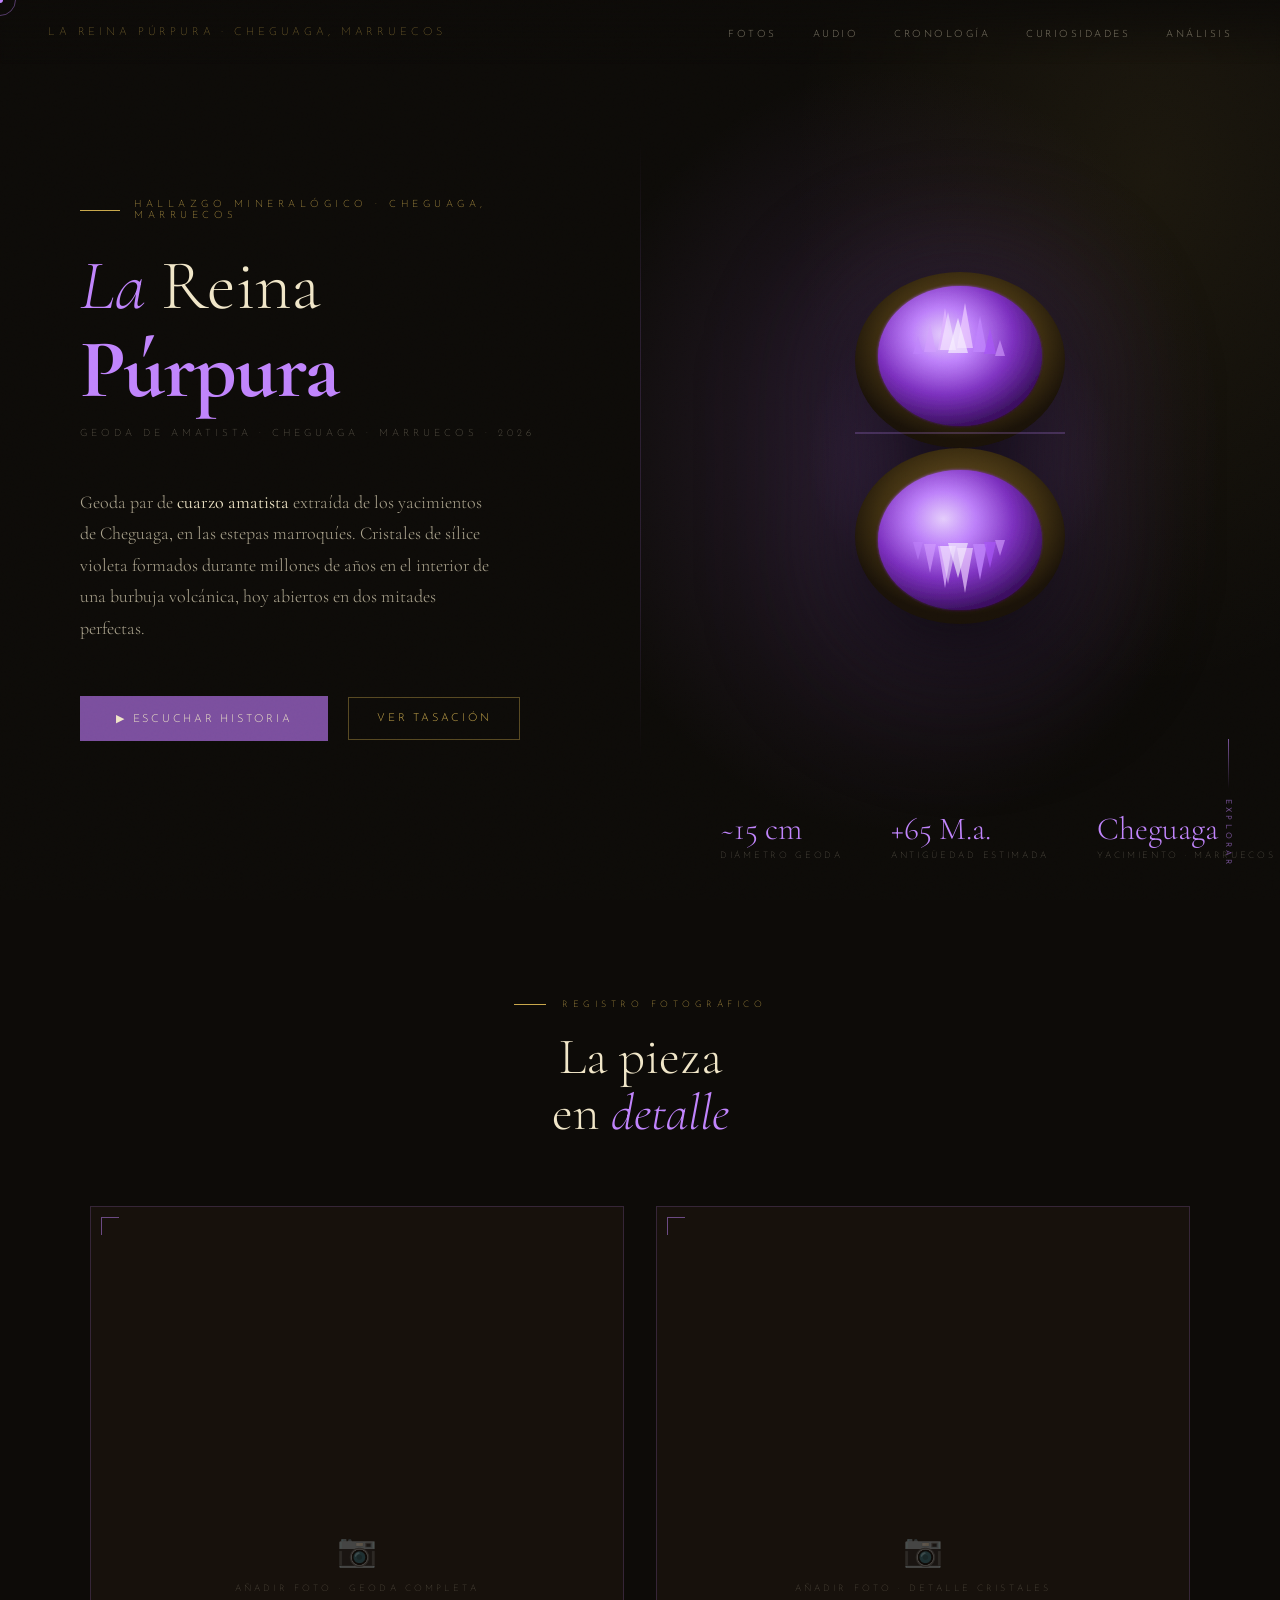
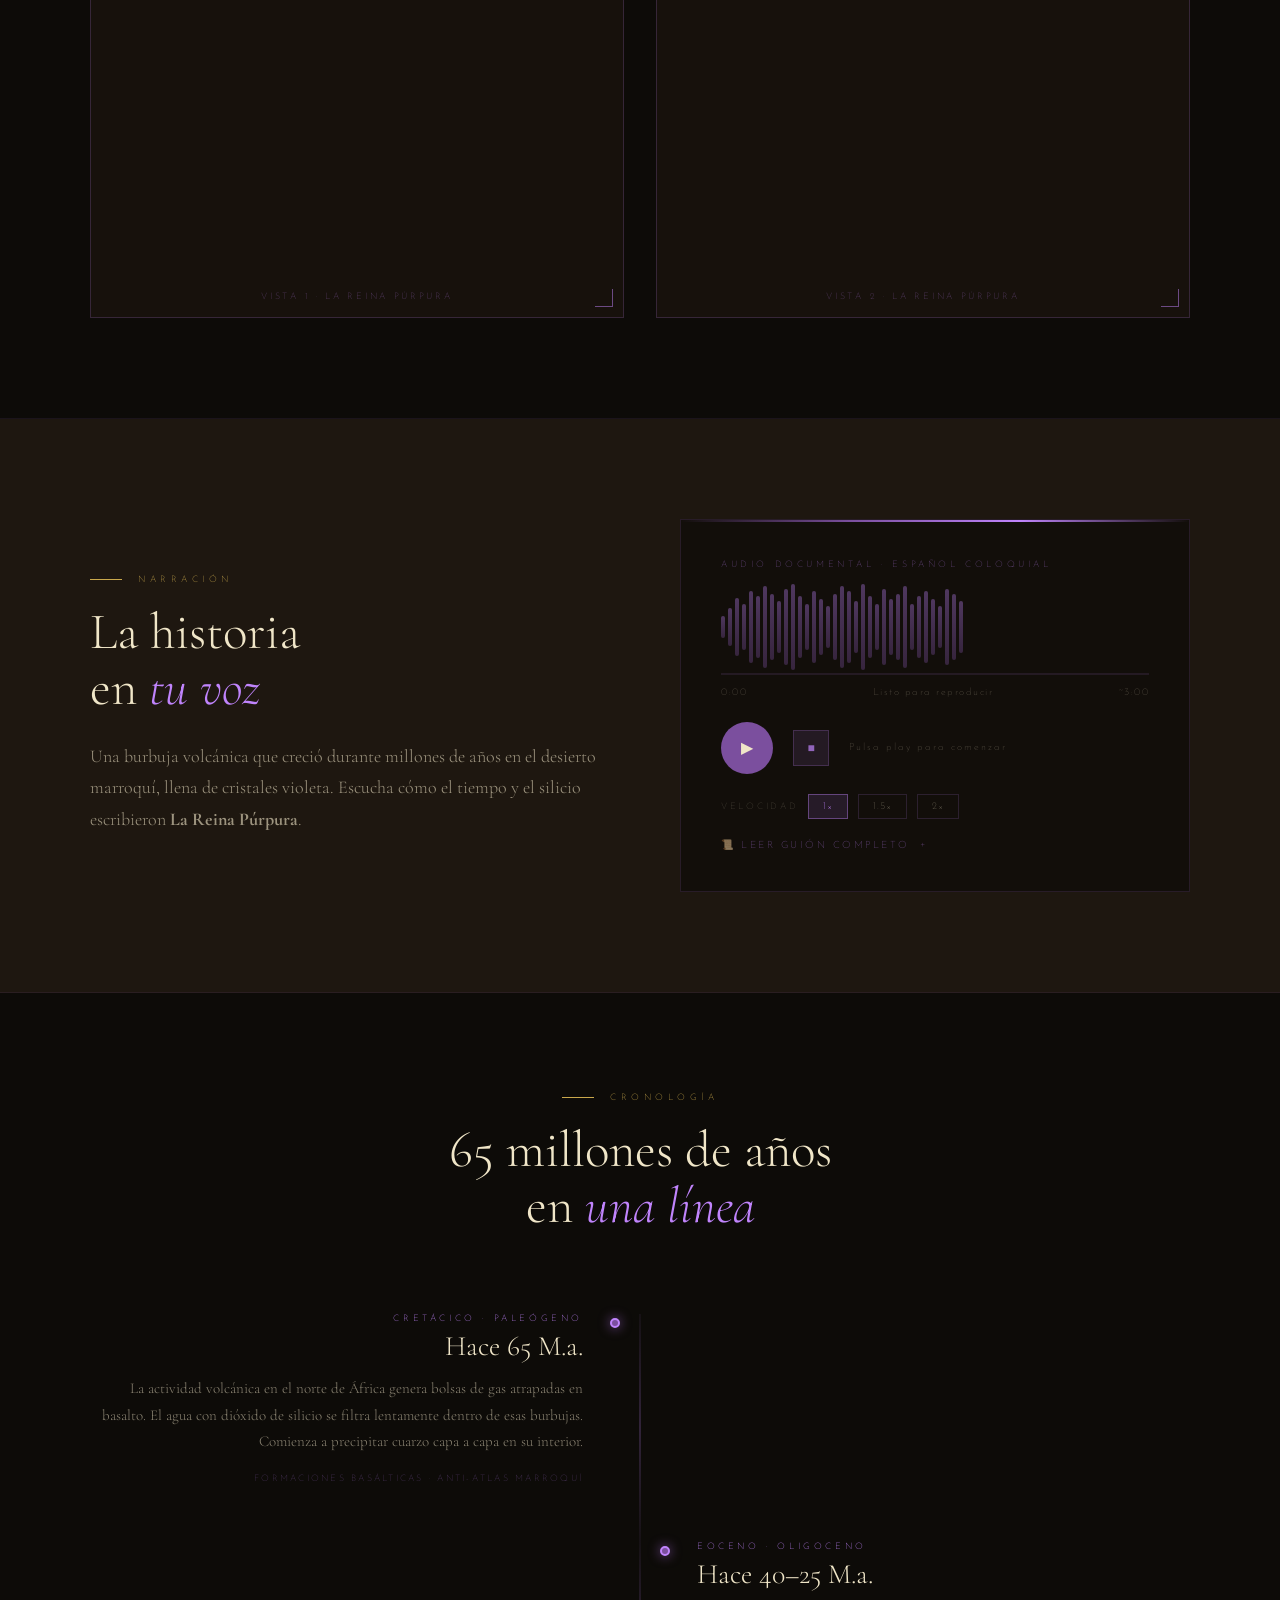
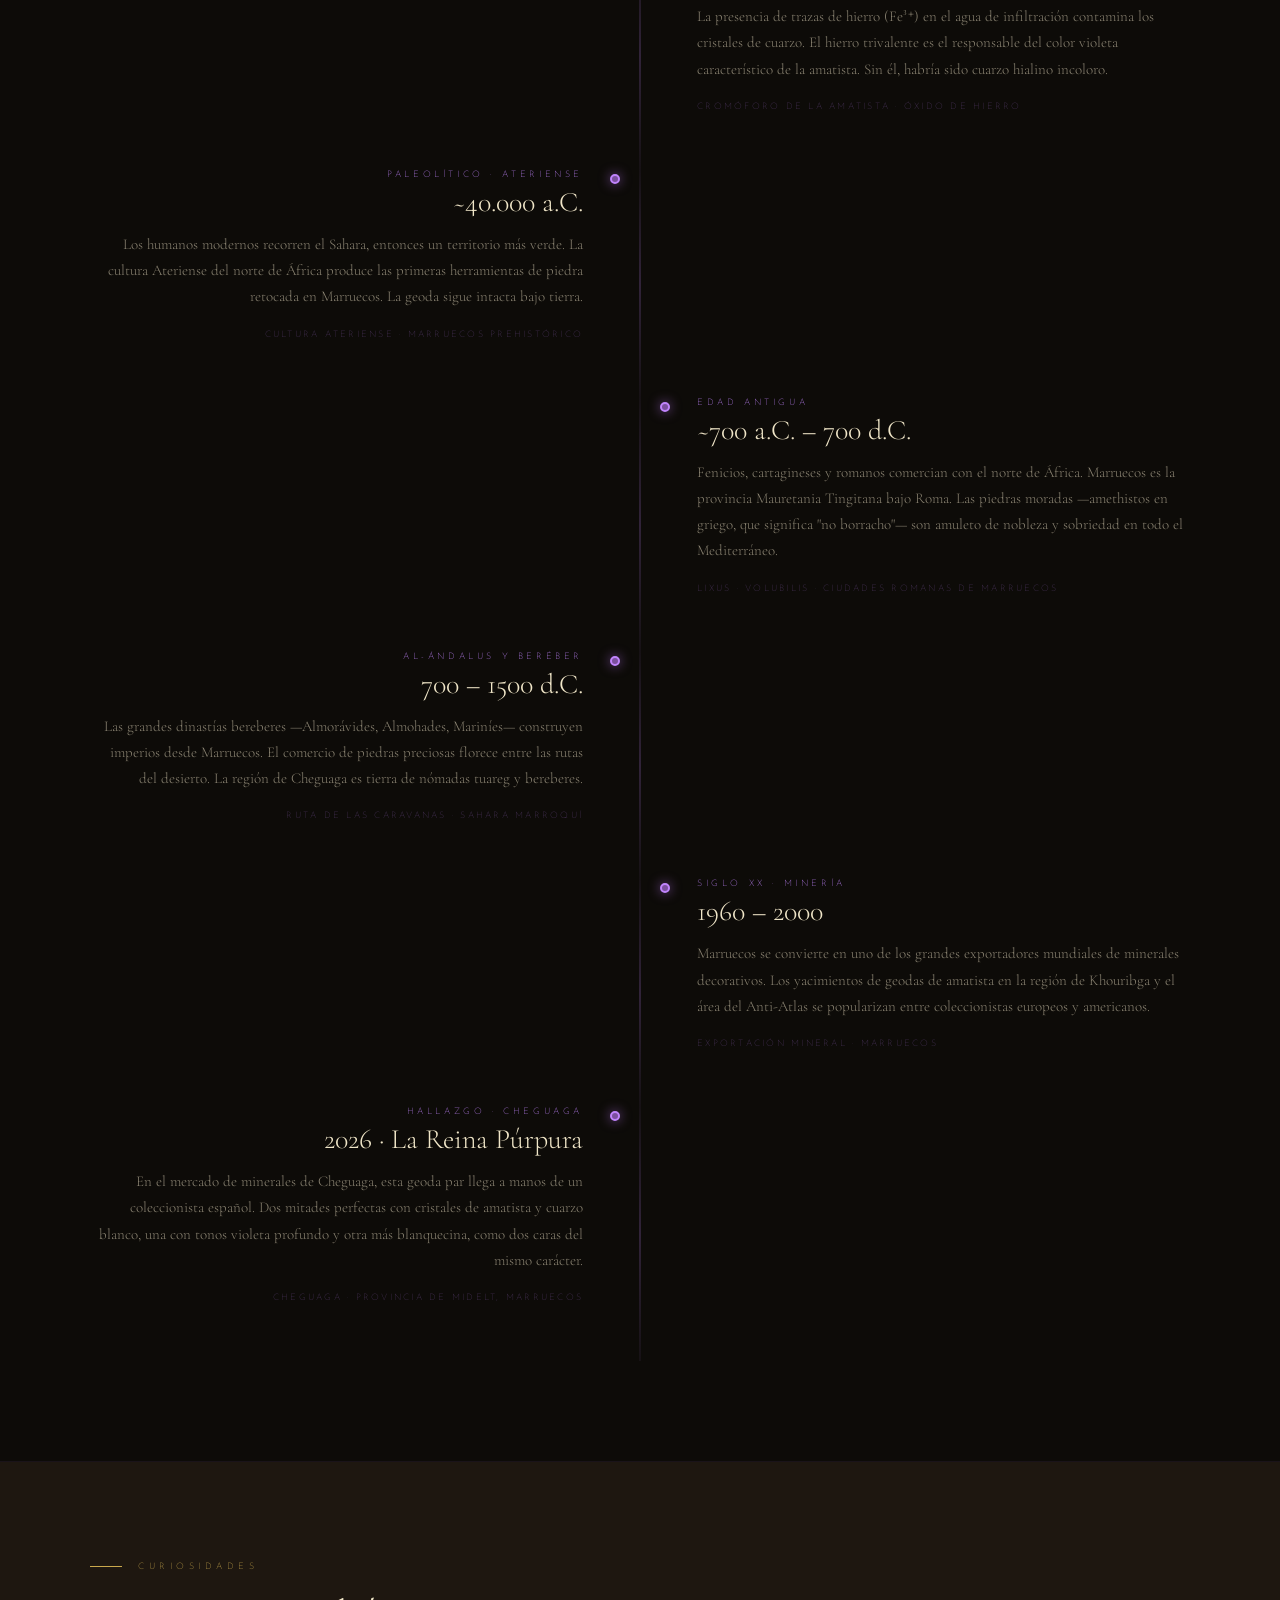
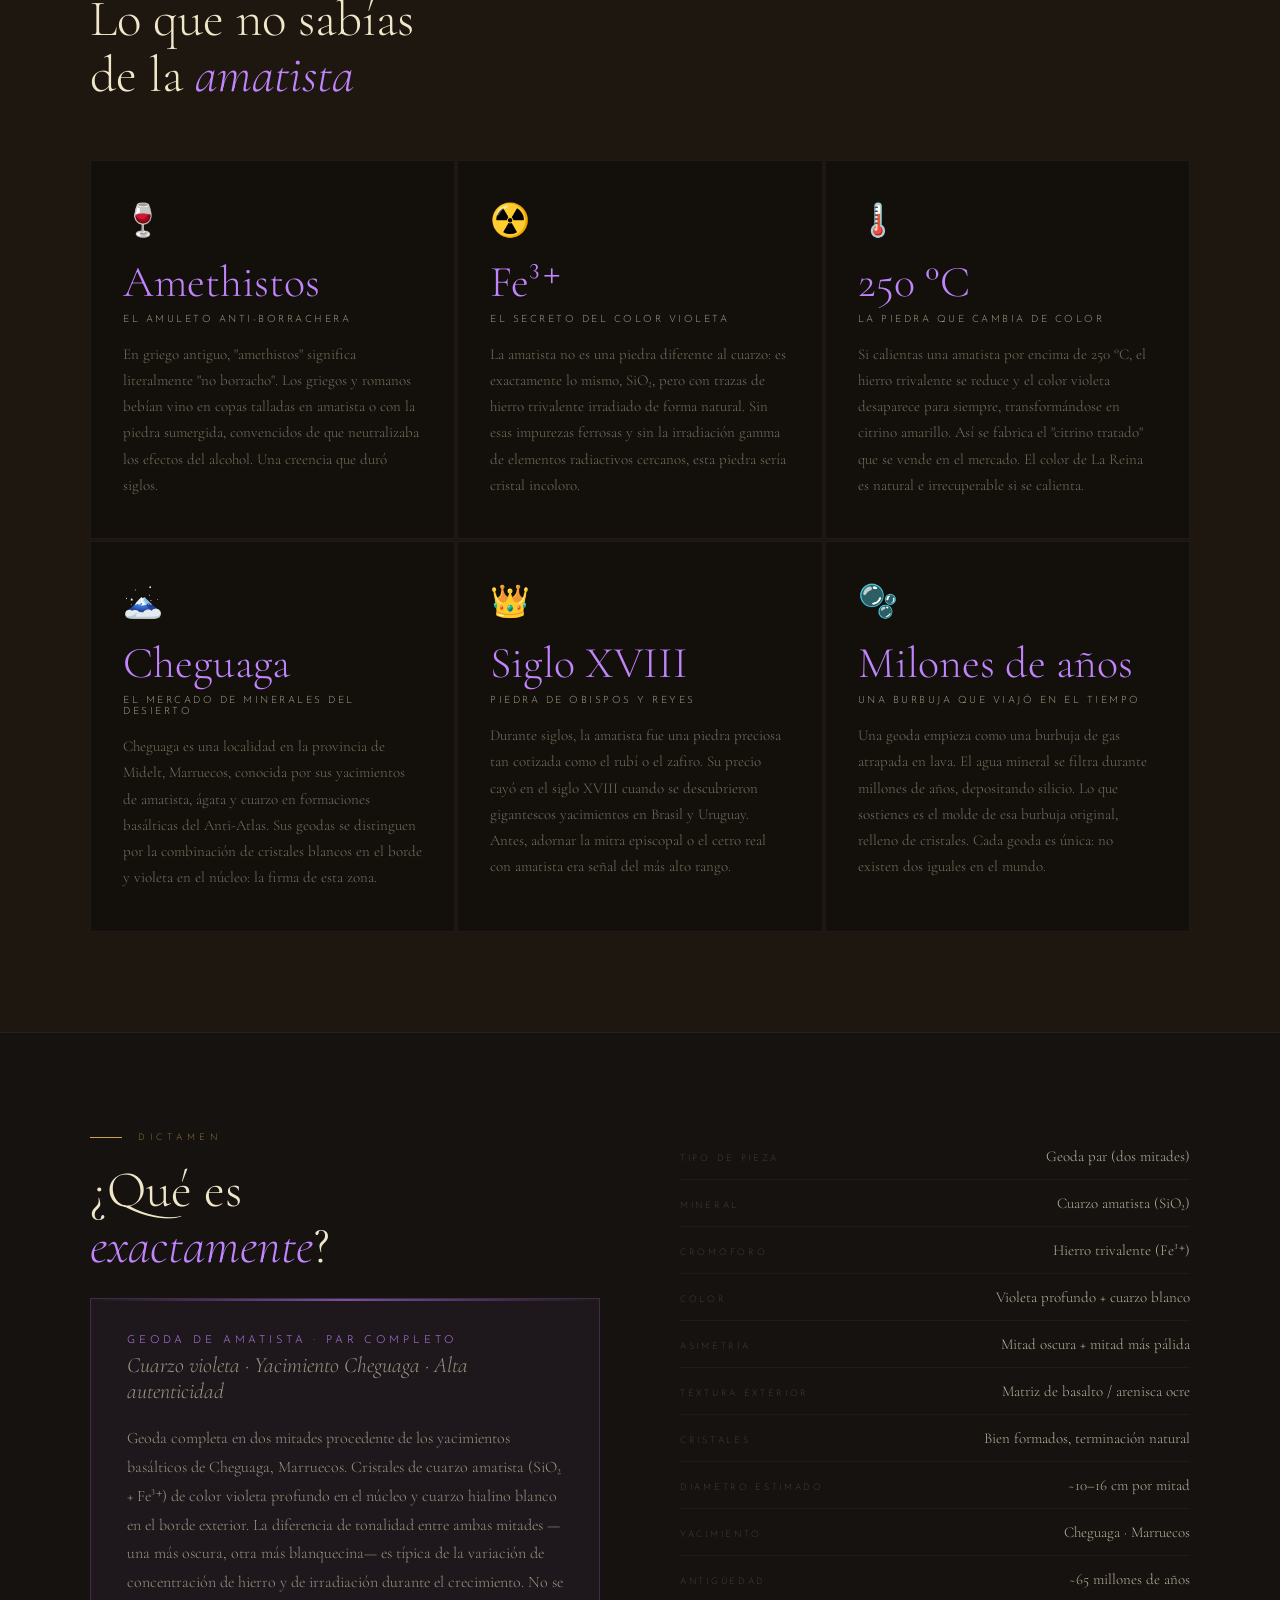
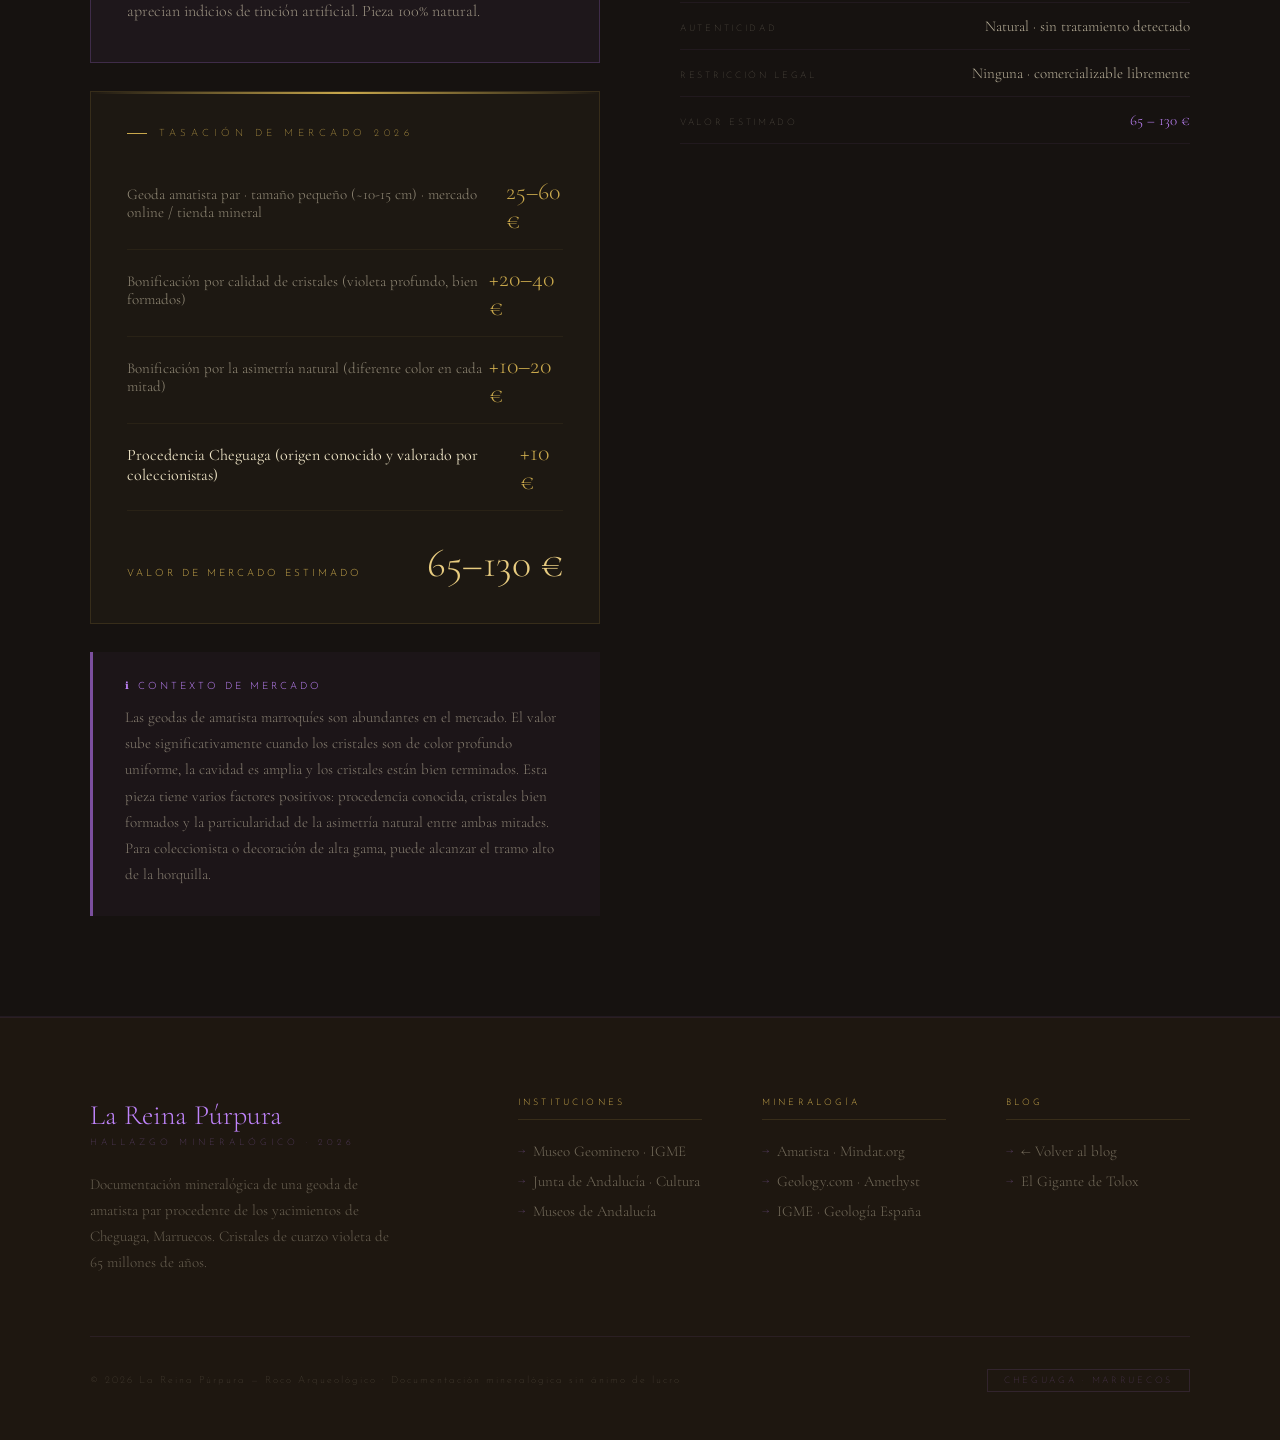
==== la-reina-purpura/index.html @ a2d94e04 "Add La Reina Púrpura to repository" ====
<!DOCTYPE html>
<html lang="es">
<head>
<meta charset="UTF-8">
<meta name="viewport" content="width=device-width, initial-scale=1.0">
<title>La Reina Púrpura · Cheguaga, Marruecos — Geoda de Amatista</title>
<meta name="description" content="Geoda de amatista hallada en Cheguaga, Marruecos. Cristales de cuarzo violeta con más de 65 millones de años de historia volcánica. Documentación mineralógica completa.">
<meta name="keywords" content="geoda amatista Marruecos, Cheguaga mineral, cuarzo violeta, mineralogía, coleccionismo minerales, geoda par, amatista Atlas">
<meta name="author" content="Roco Arqueológico · Coín, Málaga">
<meta property="og:title" content="La Reina Púrpura · Geoda de Amatista · Cheguaga, Marruecos">
<meta property="og:description" content="Geoda de amatista par hallada en Cheguaga, Marruecos. 65 millones de años de historia cristalizada en violeta.">
<meta property="og:type" content="article">
<meta property="og:locale" content="es_ES">
<link rel="preconnect" href="https://fonts.googleapis.com">
<link href="https://fonts.googleapis.com/css2?family=Cormorant+Garamond:ital,wght@0,300;0,400;0,600;0,700;1,300;1,400;1,600&family=Josefin+Sans:wght@100;200;300;400&display=swap" rel="stylesheet">

<script type="application/ld+json">
{
  "@context": "https://schema.org",
  "@type": "Article",
  "name": "La Reina Púrpura",
  "description": "Geoda de amatista par hallada en Cheguaga, Marruecos",
  "about": {
    "@type": "Thing",
    "name": "Geoda de amatista",
    "description": "Espécimen mineralógico de cuarzo amatista en forma de geoda par, procedente de Cheguaga, Marruecos"
  }
}
</script>

<style>
/* ════════════════════════════════════
   VARIABLES — MISMO SISTEMA QUE LANDING PRINCIPAL
════════════════════════════════════ */
:root {
  --gold:       #c9a84c;
  --gold-light: #e8cc80;
  --gold-dim:   #7a5f28;
  --obsidian:   #0d0b08;
  --charcoal:   #161210;
  --earth:      #1e1710;
  --parchment:  #f0e6c8;
  --stone-mid:  #8a7355;
  /* Acento específico de esta pieza: violeta amatista */
  --amethyst:       #7b4f9e;
  --amethyst-light: #c084fc;
  --amethyst-pale:  rgba(192,132,252,.12);
  --amethyst-glow:  rgba(123,79,158,.25);
  --serif: 'Cormorant Garamond', Georgia, serif;
  --sans:  'Josefin Sans', sans-serif;
}

*, *::before, *::after { margin:0; padding:0; box-sizing:border-box; }
html { scroll-behavior:smooth; }
body { background:var(--obsidian); color:var(--parchment); font-family:var(--serif); overflow-x:hidden; cursor:default; }

/* Grain */
body::after {
  content:''; position:fixed; inset:0; pointer-events:none; z-index:1000; mix-blend-mode:overlay;
  background-image:url("data:image/svg+xml,%3Csvg viewBox='0 0 512 512' xmlns='http://www.w3.org/2000/svg'%3E%3Cfilter id='n'%3E%3CfeTurbulence type='fractalNoise' baseFrequency='0.75' numOctaves='4' stitchTiles='stitch'/%3E%3C/filter%3E%3Crect width='100%25' height='100%25' filter='url(%23n)' opacity='0.035'/%3E%3C/svg%3E");
}

/* ── Cursor ── */
.cursor-dot { width:6px; height:6px; background:var(--amethyst-light); border-radius:50%; position:fixed; pointer-events:none; z-index:9999; transform:translate(-50%,-50%); }
.cursor-ring { width:32px; height:32px; border:1px solid rgba(192,132,252,.4); border-radius:50%; position:fixed; pointer-events:none; z-index:9998; transform:translate(-50%,-50%); transition:all .12s ease-out; }

/* ── Nav ── */
nav { position:fixed; top:0; left:0; right:0; z-index:900; display:flex; align-items:center; justify-content:space-between; padding:22px 48px; background:linear-gradient(to bottom,rgba(13,11,8,.95),transparent); backdrop-filter:blur(2px); }
.nav-brand { font-family:var(--sans); font-weight:100; font-size:11px; letter-spacing:.35em; text-transform:uppercase; color:var(--gold); }
.nav-links { display:flex; gap:36px; list-style:none; }
.nav-links a { font-family:var(--sans); font-size:10px; font-weight:300; letter-spacing:.25em; text-transform:uppercase; color:rgba(240,230,200,.5); text-decoration:none; transition:color .3s; }
.nav-links a:hover { color:var(--amethyst-light); }

/* ── HERO ── */
.hero { min-height:100vh; display:grid; grid-template-columns:1fr 1fr; position:relative; overflow:hidden; }
.hero-left { display:flex; flex-direction:column; justify-content:center; padding:120px 60px 80px 80px; position:relative; z-index:2; }
.hero-eyebrow { font-family:var(--sans); font-size:10px; font-weight:200; letter-spacing:.45em; text-transform:uppercase; color:var(--gold); margin-bottom:28px; display:flex; align-items:center; gap:14px; opacity:0; animation:fadeUp 1s .2s forwards; }
.hero-eyebrow::before { content:''; width:40px; height:1px; background:var(--gold); flex-shrink:0; }
.hero-title { font-family:var(--serif); font-weight:300; font-size:clamp(52px,5.5vw,82px); line-height:1.05; margin-bottom:10px; opacity:0; animation:fadeUp 1s .4s forwards; }
.hero-title .accent { font-style:italic; color:var(--amethyst-light); }
.hero-name { font-family:var(--serif); font-weight:700; font-size:clamp(56px,6.5vw,100px); line-height:.9; color:var(--amethyst-light); letter-spacing:-.02em; opacity:0; animation:fadeUp 1s .55s forwards; }
.hero-subtitle-line { font-family:var(--sans); font-size:10px; font-weight:200; letter-spacing:.4em; text-transform:uppercase; color:rgba(240,230,200,.4); margin-top:20px; margin-bottom:48px; opacity:0; animation:fadeUp 1s .7s forwards; }
.hero-desc { font-size:18px; font-weight:300; line-height:1.75; color:rgba(240,230,200,.7); max-width:420px; margin-bottom:52px; opacity:0; animation:fadeUp 1s .85s forwards; }
.hero-desc strong { color:var(--parchment); font-weight:400; }
.hero-cta-row { display:flex; gap:20px; align-items:center; opacity:0; animation:fadeUp 1s 1s forwards; }

.btn-primary { font-family:var(--sans); font-size:11px; font-weight:300; letter-spacing:.25em; text-transform:uppercase; padding:16px 36px; background:var(--amethyst); color:var(--parchment); border:none; cursor:pointer; text-decoration:none; display:inline-block; transition:all .3s; position:relative; overflow:hidden; }
.btn-primary::after { content:''; position:absolute; inset:0; background:var(--amethyst-light); transform:translateX(-100%); transition:transform .4s ease; }
.btn-primary:hover::after { transform:translateX(0); }
.btn-primary:hover { color:var(--obsidian); }
.btn-primary span { position:relative; z-index:1; }
.btn-ghost { font-family:var(--sans); font-size:11px; font-weight:300; letter-spacing:.25em; text-transform:uppercase; padding:15px 28px; background:transparent; color:var(--gold); border:1px solid rgba(201,168,76,.4); cursor:pointer; text-decoration:none; display:inline-block; transition:all .3s; }
.btn-ghost:hover { border-color:var(--gold); background:rgba(201,168,76,.08); }

/* Geoda SVG decorativa */
.hero-right { position:relative; display:flex; align-items:center; justify-content:center; overflow:hidden; }
.hero-bg-gradient { position:absolute; inset:0; background:radial-gradient(ellipse at 40% 50%, var(--amethyst-glow) 0%, transparent 60%), radial-gradient(ellipse at 80% 20%, rgba(201,168,76,.08) 0%, transparent 50%); }
.geoda-container { position:relative; z-index:2; opacity:0; animation:stoneReveal 1.8s .6s forwards; }
@keyframes stoneReveal { from{opacity:0;transform:translateY(30px) scale(.95)} to{opacity:1;transform:translateY(0) scale(1)} }
.geoda-glow { position:absolute; width:340px; height:340px; background:radial-gradient(circle, rgba(123,79,158,.35) 0%, transparent 65%); top:50%; left:50%; transform:translate(-50%,-50%); animation:glowPulse 5s ease-in-out infinite; }
@keyframes glowPulse { 0%,100%{transform:translate(-50%,-50%) scale(1);opacity:.5} 50%{transform:translate(-50%,-50%) scale(1.2);opacity:1} }
.geoda-svg { width:300px; height:360px; filter:drop-shadow(0 30px 60px rgba(0,0,0,.9)) drop-shadow(0 0 50px rgba(123,79,158,.3)); animation:float 7s ease-in-out infinite; }
@keyframes float { 0%,100%{transform:translateY(0)} 50%{transform:translateY(-14px)} }
.hero-data-bar { position:absolute; bottom:40px; left:80px; right:0; display:flex; gap:48px; opacity:0; animation:fadeUp 1s 1.3s forwards; }
.data-value { font-family:var(--serif); font-size:32px; font-weight:300; color:var(--amethyst-light); line-height:1; }
.data-label { font-family:var(--sans); font-size:9px; font-weight:200; letter-spacing:.3em; text-transform:uppercase; color:rgba(240,230,200,.35); margin-top:6px; }
.hero-divider { position:absolute; top:15%; bottom:15%; left:50%; width:1px; background:linear-gradient(to bottom,transparent,rgba(192,132,252,.15) 30%,rgba(192,132,252,.15) 70%,transparent); }
.scroll-hint { position:absolute; bottom:32px; right:48px; display:flex; flex-direction:column; align-items:center; gap:10px; opacity:0; animation:fadeUp 1s 1.6s forwards; }
.scroll-line { width:1px; height:50px; background:linear-gradient(to bottom,rgba(192,132,252,.6),transparent); animation:scrollLine 2s ease-in-out infinite; }
@keyframes scrollLine { 0%{transform:scaleY(0);transform-origin:top} 50%{transform:scaleY(1);transform-origin:top} 51%{transform:scaleY(1);transform-origin:bottom} 100%{transform:scaleY(0);transform-origin:bottom} }
.scroll-text { font-family:var(--sans); font-size:8px; letter-spacing:.4em; text-transform:uppercase; color:rgba(192,132,252,.5); writing-mode:vertical-rl; }

/* ── Commons ── */
.section-label { font-family:var(--sans); font-size:9px; font-weight:200; letter-spacing:.5em; text-transform:uppercase; color:var(--gold); display:flex; align-items:center; gap:16px; margin-bottom:20px; }
.section-label::before { content:''; width:32px; height:1px; background:var(--gold); flex-shrink:0; }
.section-heading { font-family:var(--serif); font-weight:300; font-size:clamp(34px,4vw,58px); line-height:1.1; margin-bottom:24px; }
.section-heading em { font-style:italic; color:var(--amethyst-light); }
.reveal { opacity:0; transform:translateY(30px); transition:opacity .9s ease,transform .9s ease; }
.reveal.visible { opacity:1; transform:translateY(0); }
.reveal-delay-1 { transition-delay:.15s; }
.reveal-delay-2 { transition-delay:.3s; }
.reveal-delay-3 { transition-delay:.45s; }
@keyframes fadeUp { from{opacity:0;transform:translateY(24px)} to{opacity:1;transform:translateY(0)} }

/* ── FOTOS ── */
.photo-section { padding:100px 80px; background:var(--obsidian); border-bottom:1px solid rgba(192,132,252,.08); }
.photo-inner { max-width:1100px; margin:0 auto; }
.photo-header { text-align:center; margin-bottom:64px; }
.photo-grid { display:grid; grid-template-columns:1fr 1fr; gap:32px; }
.photo-frame { position:relative; aspect-ratio:3/4; background:rgba(30,23,16,.6); border:1px solid rgba(192,132,252,.18); overflow:hidden; cursor:pointer; transition:border-color .3s,box-shadow .3s; }
.photo-frame:hover { border-color:rgba(192,132,252,.5); box-shadow:0 0 40px rgba(123,79,158,.12); }
.photo-frame::before,.photo-frame::after { content:''; position:absolute; width:18px; height:18px; border-color:var(--amethyst-light); border-style:solid; opacity:.5; z-index:2; pointer-events:none; }
.photo-frame::before { top:10px; left:10px; border-width:1px 0 0 1px; }
.photo-frame::after  { bottom:10px; right:10px; border-width:0 1px 1px 0; }
.photo-upload-input { position:absolute; inset:0; width:100%; height:100%; opacity:0; cursor:pointer; z-index:3; }
.photo-loaded { position:absolute; inset:0; width:100%; height:100%; object-fit:cover; display:none; z-index:1; }
.photo-remove-btn { position:absolute; top:12px; right:12px; width:28px; height:28px; background:rgba(13,11,8,.85); border:1px solid rgba(192,132,252,.3); color:var(--amethyst-light); font-size:16px; line-height:1; cursor:pointer; z-index:4; display:none; transition:all .2s; }
.photo-remove-btn:hover { background:rgba(123,79,158,.3); }
.photo-frame-inner { position:absolute; inset:0; display:flex; flex-direction:column; align-items:center; justify-content:center; gap:14px; z-index:1; }
.photo-placeholder-icon { font-size:32px; opacity:.3; }
.photo-placeholder-text { font-family:var(--sans); font-size:9px; font-weight:200; letter-spacing:.35em; text-transform:uppercase; color:rgba(240,230,200,.3); }
.photo-label { position:absolute; bottom:16px; left:50%; transform:translateX(-50%); font-family:var(--sans); font-size:9px; font-weight:200; letter-spacing:.3em; text-transform:uppercase; color:rgba(192,132,252,.4); white-space:nowrap; z-index:2; }

/* ── AUDIO ── */
.audio-section { padding:100px 80px; background:var(--earth); border-bottom:1px solid rgba(192,132,252,.07); }
.audio-inner { max-width:1100px; margin:0 auto; display:grid; grid-template-columns:1fr 1fr; gap:80px; align-items:center; }
.audio-intro { font-size:18px; font-weight:300; line-height:1.75; color:rgba(240,230,200,.6); margin-top:16px; }
.player-wrap { background:rgba(13,11,8,.7); border:1px solid rgba(192,132,252,.12); padding:40px; position:relative; }
.player-wrap::before { content:''; position:absolute; top:0; left:0; right:0; height:2px; background:linear-gradient(90deg,transparent,var(--amethyst),var(--amethyst-light),transparent); }
.player-eyebrow { font-family:var(--sans); font-size:9px; font-weight:200; letter-spacing:.4em; text-transform:uppercase; color:rgba(192,132,252,.5); margin-bottom:28px; }
.waveform { display:flex; align-items:center; gap:3px; height:60px; margin-bottom:16px; }
.wave-bar { width:4px; background:linear-gradient(to top,var(--amethyst),var(--amethyst-light)); border-radius:2px; opacity:.35; transition:opacity .2s; animation:wavePulse var(--dur,.8s) var(--delay,0s) ease-in-out infinite alternate; }
@keyframes wavePulse { from{transform:scaleY(.3);opacity:.2} to{transform:scaleY(1);opacity:.7} }
.wave-bar.active { opacity:1; }
.progress-track { height:2px; background:rgba(192,132,252,.1); margin-bottom:12px; cursor:pointer; }
.progress-fill { height:100%; background:linear-gradient(90deg,var(--amethyst),var(--amethyst-light)); width:0%; transition:width .3s; }
.time-row { display:flex; justify-content:space-between; font-family:var(--sans); font-size:10px; font-weight:200; letter-spacing:.15em; color:rgba(240,230,200,.3); margin-bottom:24px; }
.controls-row { display:flex; align-items:center; gap:20px; margin-bottom:20px; }
.play-btn { width:52px; height:52px; border-radius:50%; background:var(--amethyst); border:none; color:var(--parchment); font-size:16px; cursor:pointer; display:flex; align-items:center; justify-content:center; transition:all .3s; flex-shrink:0; }
.play-btn:hover { background:var(--amethyst-light); color:var(--obsidian); transform:scale(1.05); }
.stop-btn { width:36px; height:36px; background:rgba(192,132,252,.1); border:1px solid rgba(192,132,252,.2); color:rgba(192,132,252,.7); font-size:12px; cursor:pointer; display:flex; align-items:center; justify-content:center; transition:all .3s; flex-shrink:0; }
.stop-btn:hover { background:rgba(192,132,252,.2); }
.status-label { font-family:var(--sans); font-size:10px; font-weight:200; letter-spacing:.2em; color:rgba(240,230,200,.3); }
.speed-row { display:flex; align-items:center; gap:10px; margin-bottom:20px; }
.speed-label { font-family:var(--sans); font-size:9px; font-weight:200; letter-spacing:.3em; text-transform:uppercase; color:rgba(240,230,200,.25); }
.spd { font-family:var(--sans); font-size:10px; font-weight:200; letter-spacing:.1em; padding:6px 14px; background:transparent; border:1px solid rgba(192,132,252,.15); color:rgba(240,230,200,.4); cursor:pointer; transition:all .2s; }
.spd.on, .spd:hover { background:rgba(123,79,158,.2); border-color:rgba(192,132,252,.4); color:var(--amethyst-light); }
.transcript-toggle { font-family:var(--sans); font-size:10px; font-weight:200; letter-spacing:.25em; text-transform:uppercase; color:rgba(192,132,252,.5); background:none; border:none; cursor:pointer; display:flex; align-items:center; gap:10px; padding:0; transition:color .2s; }
.transcript-toggle:hover { color:var(--amethyst-light); }
.transcript-body { max-height:0; overflow:hidden; transition:max-height .6s ease; }
.transcript-body.open { max-height:600px; }
.transcript-text { padding:24px 0 0; font-size:16px; font-weight:300; line-height:1.85; color:rgba(240,230,200,.55); }

/* ── TIMELINE ── */
.timeline-section { padding:100px 80px; background:var(--obsidian); border-bottom:1px solid rgba(192,132,252,.07); }
.timeline-inner { max-width:1100px; margin:0 auto; }
.timeline-header { text-align:center; margin-bottom:80px; }
.tl-grid { display:grid; grid-template-columns:1fr 2px 1fr; gap:0 40px; }
.tl-line { background:linear-gradient(to bottom,rgba(192,132,252,.05),rgba(192,132,252,.2),rgba(192,132,252,.05)); }
.tl-item { padding-bottom:56px; position:relative; }
.tl-item.left { text-align:right; padding-right:16px; }
.tl-item.right { padding-left:16px; }
.tl-dot { width:10px; height:10px; background:var(--amethyst); border:2px solid var(--amethyst-light); border-radius:50%; position:absolute; top:4px; box-shadow:0 0 12px var(--amethyst); }
.tl-item.left .tl-dot  { right:-21px; }
.tl-item.right .tl-dot { left:-21px; }
.tl-era { font-family:var(--sans); font-size:9px; font-weight:200; letter-spacing:.4em; text-transform:uppercase; color:var(--amethyst-light); margin-bottom:6px; }
.tl-date { font-family:var(--serif); font-size:28px; font-weight:300; color:var(--parchment); margin-bottom:12px; }
.tl-desc { font-size:15px; font-weight:300; line-height:1.75; color:rgba(240,230,200,.55); margin-bottom:12px; }
.tl-site { font-family:var(--sans); font-size:9px; font-weight:200; letter-spacing:.25em; text-transform:uppercase; color:rgba(192,132,252,.35); }

/* ── CURIOSIDADES ── */
.facts-section { padding:100px 80px; background:var(--earth); border-bottom:1px solid rgba(192,132,252,.07); }
.facts-inner { max-width:1100px; margin:0 auto; }
.facts-header { margin-bottom:56px; }
.facts-grid { display:grid; grid-template-columns:repeat(3,1fr); gap:2px; }
.fact-card { padding:40px 32px; background:rgba(13,11,8,.6); border:1px solid rgba(192,132,252,.08); transition:border-color .3s,background .3s; }
.fact-card:hover { border-color:rgba(192,132,252,.3); background:rgba(13,11,8,.85); }
.fact-icon { font-size:32px; display:block; margin-bottom:20px; }
.fact-num { font-family:var(--serif); font-size:44px; font-weight:300; color:var(--amethyst-light); line-height:1; margin-bottom:10px; }
.fact-title { font-family:var(--sans); font-size:10px; font-weight:300; letter-spacing:.25em; text-transform:uppercase; color:rgba(240,230,200,.7); margin-bottom:16px; }
.fact-body { font-size:15px; font-weight:300; line-height:1.75; color:rgba(240,230,200,.45); }

/* ── ANÁLISIS ── */
.analysis-section { padding:100px 80px; background:var(--charcoal); border-bottom:1px solid rgba(192,132,252,.07); }
.analysis-inner { max-width:1100px; margin:0 auto; display:grid; grid-template-columns:1fr 1fr; gap:80px; align-items:start; }
.verdict-box { padding:36px; background:rgba(123,79,158,.08); border:1px solid rgba(192,132,252,.2); margin-bottom:28px; position:relative; }
.verdict-box::before { content:''; position:absolute; top:0; left:0; right:0; height:2px; background:linear-gradient(90deg,transparent,var(--amethyst),transparent); }
.verdict-type { font-family:var(--sans); font-size:11px; font-weight:300; letter-spacing:.35em; text-transform:uppercase; color:var(--amethyst-light); margin-bottom:6px; }
.verdict-subtitle { font-family:var(--serif); font-size:22px; font-weight:300; font-style:italic; color:rgba(240,230,200,.6); margin-bottom:20px; }
.verdict-desc { font-size:16px; font-weight:300; line-height:1.8; color:rgba(240,230,200,.6); }

/* TASACIÓN */
.tasacion-box { padding:36px; background:rgba(201,168,76,.04); border:1px solid rgba(201,168,76,.15); margin-bottom:28px; position:relative; }
.tasacion-box::before { content:''; position:absolute; top:0; left:0; right:0; height:2px; background:linear-gradient(90deg,transparent,var(--gold),transparent); }
.tasacion-title { font-family:var(--sans); font-size:10px; font-weight:200; letter-spacing:.45em; text-transform:uppercase; color:var(--gold); margin-bottom:24px; display:flex; align-items:center; gap:12px; }
.tasacion-title::before { content:''; width:20px; height:1px; background:var(--gold); }
.tasacion-row { display:flex; justify-content:space-between; align-items:baseline; padding:14px 0; border-bottom:1px solid rgba(201,168,76,.07); }
.tasacion-row:last-child { border-bottom:none; }
.tasacion-concepto { font-size:15px; font-weight:300; color:rgba(240,230,200,.55); }
.tasacion-precio { font-family:var(--serif); font-size:24px; font-weight:300; color:var(--gold); }
.tasacion-total-row { display:flex; justify-content:space-between; align-items:baseline; padding:20px 0 0; margin-top:8px; }
.tasacion-total-label { font-family:var(--sans); font-size:10px; font-weight:300; letter-spacing:.3em; text-transform:uppercase; color:var(--gold); }
.tasacion-total-precio { font-family:var(--serif); font-size:40px; font-weight:300; color:var(--gold-light); }

.action-callout { padding:28px 32px; background:rgba(123,79,158,.06); border-left:3px solid var(--amethyst); }
.callout-title { font-family:var(--sans); font-size:10px; font-weight:300; letter-spacing:.3em; text-transform:uppercase; color:var(--amethyst-light); margin-bottom:12px; }
.callout-text { font-size:15px; font-weight:300; line-height:1.75; color:rgba(240,230,200,.5); }

.properties-list { display:flex; flex-direction:column; gap:0; }
.prop-item { display:flex; justify-content:space-between; align-items:baseline; padding:14px 0; border-bottom:1px solid rgba(192,132,252,.06); gap:20px; }
.prop-key { font-family:var(--sans); font-size:9px; font-weight:200; letter-spacing:.3em; text-transform:uppercase; color:rgba(240,230,200,.3); flex-shrink:0; }
.prop-val { font-size:15px; font-weight:300; color:rgba(240,230,200,.75); text-align:right; }

/* ── FOOTER ── */
footer { padding:80px 80px 48px; background:var(--earth); border-top:1px solid rgba(192,132,252,.08); }
.footer-inner { max-width:1100px; margin:0 auto; }
.footer-top { display:grid; grid-template-columns:2fr 1fr 1fr 1fr; gap:60px; margin-bottom:60px; }
.footer-brand-name { font-family:var(--serif); font-size:28px; font-weight:300; color:var(--amethyst-light); margin-bottom:6px; }
.footer-brand-sub { font-family:var(--sans); font-size:9px; font-weight:200; letter-spacing:.45em; text-transform:uppercase; color:rgba(192,132,252,.4); margin-bottom:24px; }
.footer-desc { font-size:15px; font-weight:300; line-height:1.75; color:rgba(240,230,200,.35); max-width:300px; }
.footer-col-title { font-family:var(--sans); font-size:9px; font-weight:300; letter-spacing:.35em; text-transform:uppercase; color:var(--gold); margin-bottom:22px; padding-bottom:12px; border-bottom:1px solid rgba(201,168,76,.15); }
.footer-links { list-style:none; }
.footer-links li { margin-bottom:12px; }
.footer-links a { font-size:15px; font-weight:300; color:rgba(240,230,200,.4); text-decoration:none; transition:color .25s; display:flex; align-items:center; gap:8px; }
.footer-links a:hover { color:var(--amethyst-light); }
.footer-links a::before { content:'→'; font-size:11px; color:rgba(192,132,252,.3); transition:color .25s,transform .25s; }
.footer-links a:hover::before { color:var(--amethyst-light); transform:translateX(4px); }
.footer-bottom { display:flex; justify-content:space-between; align-items:center; padding-top:32px; border-top:1px solid rgba(192,132,252,.08); }
.footer-copy { font-family:var(--sans); font-size:10px; font-weight:200; letter-spacing:.2em; color:rgba(240,230,200,.2); }
.footer-badge { font-family:var(--sans); font-size:9px; font-weight:200; letter-spacing:.3em; text-transform:uppercase; color:rgba(192,132,252,.3); border:1px solid rgba(192,132,252,.12); padding:6px 16px; }

@media(max-width:900px){
  .hero{grid-template-columns:1fr;min-height:auto}.hero-right{height:350px}
  .hero-left{padding:120px 32px 60px}.hero-data-bar{left:32px;bottom:24px;gap:28px}
  .hero-divider{display:none}.audio-inner{grid-template-columns:1fr;gap:48px}
  .audio-section,.timeline-section,.facts-section,.analysis-section,.photo-section{padding:80px 32px}
  .tl-grid{grid-template-columns:2px 1fr}.tl-item.left{display:none}
  .tl-item.right{padding:0 0 48px 32px}.facts-grid{grid-template-columns:1fr}
  .analysis-inner{grid-template-columns:1fr;gap:48px}.photo-grid{grid-template-columns:1fr}
  footer{padding:60px 32px 40px}.footer-top{grid-template-columns:1fr 1fr;gap:40px}
  nav{padding:18px 24px}.nav-links{display:none}
}
</style>
</head>
<body>

<div class="cursor-dot" id="dot"></div>
<div class="cursor-ring" id="ring"></div>

<nav>
  <div class="nav-brand">La Reina Púrpura · Cheguaga, Marruecos</div>
  <ul class="nav-links">
    <li><a href="#fotos">Fotos</a></li>
    <li><a href="#audio">Audio</a></li>
    <li><a href="#timeline">Cronología</a></li>
    <li><a href="#curiosidades">Curiosidades</a></li>
    <li><a href="#analisis">Análisis</a></li>
  </ul>
</nav>

<!-- HERO -->
<section class="hero">
  <div class="hero-left">
    <div class="hero-eyebrow">Hallazgo mineralógico · Cheguaga, Marruecos</div>
    <h1 class="hero-title"><span class="accent">La</span> Reina</h1>
    <div class="hero-name">Púrpura</div>
    <div class="hero-subtitle-line">Geoda de amatista · Cheguaga · Marruecos · 2026</div>
    <p class="hero-desc">Geoda par de <strong>cuarzo amatista</strong> extraída de los yacimientos de Cheguaga, en las estepas marroquíes. Cristales de sílice violeta formados durante millones de años en el interior de una burbuja volcánica, hoy abiertos en dos mitades perfectas.</p>
    <div class="hero-cta-row">
      <a href="#audio" class="btn-primary"><span>▶ Escuchar historia</span></a>
      <a href="#analisis" class="btn-ghost">Ver tasación</a>
    </div>
  </div>
  <div class="hero-right">
    <div class="hero-bg-gradient"></div>
    <div class="geoda-container">
      <div class="geoda-glow"></div>
      <!-- SVG ilustrativa de geoda abierta -->
      <svg class="geoda-svg" viewBox="0 0 300 360" fill="none" xmlns="http://www.w3.org/2000/svg">
        <defs>
          <radialGradient id="ext1" cx="50%" cy="40%" r="55%">
            <stop offset="0%" stop-color="#7a5f28"/>
            <stop offset="70%" stop-color="#3d2e10"/>
            <stop offset="100%" stop-color="#1a1208"/>
          </radialGradient>
          <radialGradient id="cryst" cx="40%" cy="35%" r="65%">
            <stop offset="0%" stop-color="#f0e0ff"/>
            <stop offset="30%" stop-color="#c084fc"/>
            <stop offset="65%" stop-color="#7b2fbe"/>
            <stop offset="100%" stop-color="#3b1060"/>
          </radialGradient>
          <radialGradient id="glowR" cx="50%" cy="50%" r="50%">
            <stop offset="0%" stop-color="#c084fc" stop-opacity=".4"/>
            <stop offset="100%" stop-color="#7b2fbe" stop-opacity="0"/>
          </radialGradient>
          <filter id="crystBlur"><feGaussianBlur stdDeviation="1.5" result="b"/><feMerge><feMergeNode in="b"/><feMergeNode in="SourceGraphic"/></feMerge></filter>
        </defs>
        <!-- Mitad superior -->
        <ellipse cx="150" cy="92" rx="105" ry="88" fill="url(#ext1)"/>
        <ellipse cx="150" cy="88" rx="82" ry="70" fill="url(#cryst)" filter="url(#crystBlur)"/>
        <ellipse cx="150" cy="88" rx="82" ry="70" fill="url(#glowR)" opacity=".6"/>
        <!-- Cristales superiores -->
        <g opacity=".85">
          <polygon points="135,40 142,82 128,82" fill="#e0b4ff" opacity=".9"/>
          <polygon points="155,35 163,80 147,80" fill="#f0d0ff" opacity=".8"/>
          <polygon points="170,48 177,84 163,84" fill="#c084fc" opacity=".95"/>
          <polygon points="120,55 126,84 114,84" fill="#d4a0ff" opacity=".7"/>
          <polygon points="180,60 186,86 174,86" fill="#a855f7" opacity=".8"/>
          <polygon points="108,68 113,86 103,86" fill="#c084fc" opacity=".6"/>
          <polygon points="190,72 195,88 185,88" fill="#d4a0ff" opacity=".7"/>
          <!-- Quartz blanco central -->
          <polygon points="148,50 158,85 138,85" fill="rgba(255,255,255,.7)"/>
          <polygon points="138,44 146,82 130,82" fill="rgba(255,255,255,.5)"/>
        </g>
        <!-- Separador -->
        <line x1="45" y1="165" x2="255" y2="165" stroke="rgba(192,132,252,.3)" stroke-width="1.5"/>
        <!-- Mitad inferior -->
        <ellipse cx="150" cy="268" rx="105" ry="88" fill="url(#ext1)"/>
        <ellipse cx="150" cy="272" rx="82" ry="70" fill="url(#cryst)" filter="url(#crystBlur)"/>
        <ellipse cx="150" cy="272" rx="82" ry="70" fill="url(#glowR)" opacity=".6"/>
        <!-- Cristales inferiores -->
        <g opacity=".85">
          <polygon points="135,320 142,278 128,278" fill="#e0b4ff" opacity=".9"/>
          <polygon points="155,325 163,280 147,280" fill="#f0d0ff" opacity=".8"/>
          <polygon points="170,312 177,276 163,276" fill="#c084fc" opacity=".95"/>
          <polygon points="120,305 126,276 114,276" fill="#d4a0ff" opacity=".7"/>
          <polygon points="180,300 186,274 174,274" fill="#a855f7" opacity=".8"/>
          <polygon points="108,292 113,274 103,274" fill="#c084fc" opacity=".6"/>
          <polygon points="190,288 195,272 185,272" fill="#d4a0ff" opacity=".7"/>
          <polygon points="148,310 158,275 138,275" fill="rgba(255,255,255,.7)"/>
          <polygon points="138,316 146,278 130,278" fill="rgba(255,255,255,.5)"/>
        </g>
      </svg>
    </div>
    <div class="hero-data-bar">
      <div class="data-item">
        <div class="data-value">~15 cm</div>
        <div class="data-label">Diámetro geoda</div>
      </div>
      <div class="data-item">
        <div class="data-value">+65 M.a.</div>
        <div class="data-label">Antigüedad estimada</div>
      </div>
      <div class="data-item">
        <div class="data-value">Cheguaga</div>
        <div class="data-label">Yacimiento · Marruecos</div>
      </div>
    </div>
  </div>
  <div class="hero-divider"></div>
  <div class="scroll-hint"><div class="scroll-line"></div><div class="scroll-text">Explorar</div></div>
</section>

<!-- FOTOS -->
<section class="photo-section" id="fotos">
  <div class="photo-inner">
    <div class="photo-header reveal">
      <div class="section-label" style="justify-content:center;">Registro fotográfico</div>
      <h2 class="section-heading" style="text-align:center;">La pieza<br>en <em>detalle</em></h2>
    </div>
    <div class="photo-grid">
      <div class="photo-frame" id="frame1">
        <input type="file" class="photo-upload-input" accept="image/*" onchange="loadPhoto(this,'frame1','img1','rm1')">
        <img id="img1" class="photo-loaded" alt="Vista geoda completa">
        <button id="rm1" class="photo-remove-btn" onclick="removePhoto('frame1','img1','rm1')">×</button>
        <div class="photo-frame-inner">
          <span class="photo-placeholder-icon">📷</span>
          <div class="photo-placeholder-text">Añadir foto · Geoda completa</div>
        </div>
        <div class="photo-label">Vista 1 · La Reina Púrpura</div>
      </div>
      <div class="photo-frame" id="frame2">
        <input type="file" class="photo-upload-input" accept="image/*" onchange="loadPhoto(this,'frame2','img2','rm2')">
        <img id="img2" class="photo-loaded" alt="Vista detalle cristales">
        <button id="rm2" class="photo-remove-btn" onclick="removePhoto('frame2','img2','rm2')">×</button>
        <div class="photo-frame-inner">
          <span class="photo-placeholder-icon">📷</span>
          <div class="photo-placeholder-text">Añadir foto · Detalle cristales</div>
        </div>
        <div class="photo-label">Vista 2 · La Reina Púrpura</div>
      </div>
    </div>
  </div>
</section>

<!-- AUDIO -->
<section class="audio-section" id="audio">
  <div class="audio-inner">
    <div class="audio-text-col reveal">
      <div class="section-label">Narración</div>
      <h2 class="section-heading">La historia<br>en <em>tu voz</em></h2>
      <p class="audio-intro">Una burbuja volcánica que creció durante millones de años en el desierto marroquí, llena de cristales violeta. Escucha cómo el tiempo y el silicio escribieron <strong>La Reina Púrpura</strong>.</p>
    </div>
    <div class="player-wrap reveal reveal-delay-1">
      <div class="player-eyebrow">Audio documental · Español coloquial</div>
      <div class="waveform" id="waveform"></div>
      <div class="progress-track"><div class="progress-fill" id="progressFill"></div></div>
      <div class="time-row">
        <span id="timeElapsed">0:00</span>
        <span id="statusLabel">Listo para reproducir</span>
        <span>~3:00</span>
      </div>
      <div class="controls-row">
        <button class="play-btn" id="playBtn" onclick="togglePlay()">▶</button>
        <button class="stop-btn" onclick="stopAudio()">■</button>
        <div class="status-label" id="statusText">Pulsa play para comenzar</div>
      </div>
      <div class="speed-row">
        <span class="speed-label">Velocidad</span>
        <button class="spd on" onclick="setSpeed(1.0,this)">1×</button>
        <button class="spd"    onclick="setSpeed(1.5,this)">1.5×</button>
        <button class="spd"    onclick="setSpeed(2.0,this)">2×</button>
      </div>
      <button class="transcript-toggle" onclick="toggleTranscript()">
        <span>📜 Leer guión completo</span><span id="tArrow">+</span>
      </button>
      <div class="transcript-body" id="transcriptBody">
        <div class="transcript-text" id="transcriptText"></div>
      </div>
    </div>
  </div>
</section>

<!-- TIMELINE -->
<section class="timeline-section" id="timeline">
  <div class="timeline-inner">
    <div class="timeline-header reveal">
      <div class="section-label" style="justify-content:center;">Cronología</div>
      <h2 class="section-heading" style="text-align:center;">65 millones de años<br>en <em>una línea</em></h2>
    </div>
    <div class="tl-grid">

      <div class="tl-item left reveal">
        <div class="tl-dot"></div>
        <div class="tl-era">Cretácico · Paleógeno</div>
        <div class="tl-date">Hace 65 M.a.</div>
        <div class="tl-desc">La actividad volcánica en el norte de África genera bolsas de gas atrapadas en basalto. El agua con dióxido de silicio se filtra lentamente dentro de esas burbujas. Comienza a precipitar cuarzo capa a capa en su interior.</div>
        <span class="tl-site">Formaciones basálticas · Anti-Atlas marroquí</span>
      </div>
      <div class="tl-line"></div>
      <div class="tl-item right reveal"></div>

      <div class="tl-item left reveal"></div>
      <div class="tl-line"></div>
      <div class="tl-item right reveal">
        <div class="tl-dot"></div>
        <div class="tl-era">Eoceno · Oligoceno</div>
        <div class="tl-date">Hace 40–25 M.a.</div>
        <div class="tl-desc">La presencia de trazas de hierro (Fe³⁺) en el agua de infiltración contamina los cristales de cuarzo. El hierro trivalente es el responsable del color violeta característico de la amatista. Sin él, habría sido cuarzo hialino incoloro.</div>
        <span class="tl-site">Cromóforo de la amatista · óxido de hierro</span>
      </div>

      <div class="tl-item left reveal">
        <div class="tl-dot"></div>
        <div class="tl-era">Paleolítico · Ateriense</div>
        <div class="tl-date">~40.000 a.C.</div>
        <div class="tl-desc">Los humanos modernos recorren el Sahara, entonces un territorio más verde. La cultura Ateriense del norte de África produce las primeras herramientas de piedra retocada en Marruecos. La geoda sigue intacta bajo tierra.</div>
        <span class="tl-site">Cultura Ateriense · Marruecos prehistórico</span>
      </div>
      <div class="tl-line"></div>
      <div class="tl-item right reveal"></div>

      <div class="tl-item left reveal"></div>
      <div class="tl-line"></div>
      <div class="tl-item right reveal">
        <div class="tl-dot"></div>
        <div class="tl-era">Edad Antigua</div>
        <div class="tl-date">~700 a.C. – 700 d.C.</div>
        <div class="tl-desc">Fenicios, cartagineses y romanos comercian con el norte de África. Marruecos es la provincia Mauretania Tingitana bajo Roma. Las piedras moradas —amethistos en griego, que significa "no borracho"— son amuleto de nobleza y sobriedad en todo el Mediterráneo.</div>
        <span class="tl-site">Lixus · Volubilis · ciudades romanas de Marruecos</span>
      </div>

      <div class="tl-item left reveal">
        <div class="tl-dot"></div>
        <div class="tl-era">Al-Ándalus y Beréber</div>
        <div class="tl-date">700 – 1500 d.C.</div>
        <div class="tl-desc">Las grandes dinastías bereberes —Almorávides, Almohades, Mariníes— construyen imperios desde Marruecos. El comercio de piedras preciosas florece entre las rutas del desierto. La región de Cheguaga es tierra de nómadas tuareg y bereberes.</div>
        <span class="tl-site">Ruta de las caravanas · Sahara marroquí</span>
      </div>
      <div class="tl-line"></div>
      <div class="tl-item right reveal"></div>

      <div class="tl-item left reveal"></div>
      <div class="tl-line"></div>
      <div class="tl-item right reveal">
        <div class="tl-dot"></div>
        <div class="tl-era">Siglo XX · Minería</div>
        <div class="tl-date">1960 – 2000</div>
        <div class="tl-desc">Marruecos se convierte en uno de los grandes exportadores mundiales de minerales decorativos. Los yacimientos de geodas de amatista en la región de Khouribga y el área del Anti-Atlas se popularizan entre coleccionistas europeos y americanos.</div>
        <span class="tl-site">Exportación mineral · Marruecos</span>
      </div>

      <div class="tl-item left reveal">
        <div class="tl-dot"></div>
        <div class="tl-era">Hallazgo · Cheguaga</div>
        <div class="tl-date">2026 · La Reina Púrpura</div>
        <div class="tl-desc">En el mercado de minerales de Cheguaga, esta geoda par llega a manos de un coleccionista español. Dos mitades perfectas con cristales de amatista y cuarzo blanco, una con tonos violeta profundo y otra más blanquecina, como dos caras del mismo carácter.</div>
        <span class="tl-site">Cheguaga · Provincia de Midelt, Marruecos</span>
      </div>
      <div class="tl-line"></div>
      <div class="tl-item right reveal"></div>

    </div>
  </div>
</section>

<!-- CURIOSIDADES -->
<section class="facts-section" id="curiosidades">
  <div class="facts-inner">
    <div class="facts-header reveal">
      <div class="section-label">Curiosidades</div>
      <h2 class="section-heading">Lo que no sabías<br>de la <em>amatista</em></h2>
    </div>
    <div class="facts-grid">

      <div class="fact-card reveal">
        <span class="fact-icon">🍷</span>
        <div class="fact-num">Amethistos</div>
        <div class="fact-title">El amuleto anti-borrachera</div>
        <div class="fact-body">En griego antiguo, "amethistos" significa literalmente "no borracho". Los griegos y romanos bebían vino en copas talladas en amatista o con la piedra sumergida, convencidos de que neutralizaba los efectos del alcohol. Una creencia que duró siglos.</div>
      </div>

      <div class="fact-card reveal reveal-delay-1">
        <span class="fact-icon">☢️</span>
        <div class="fact-num">Fe³⁺</div>
        <div class="fact-title">El secreto del color violeta</div>
        <div class="fact-body">La amatista no es una piedra diferente al cuarzo: es exactamente lo mismo, SiO₂, pero con trazas de hierro trivalente irradiado de forma natural. Sin esas impurezas ferrosas y sin la irradiación gamma de elementos radiactivos cercanos, esta piedra sería cristal incoloro.</div>
      </div>

      <div class="fact-card reveal reveal-delay-2">
        <span class="fact-icon">🌡️</span>
        <div class="fact-num">250 °C</div>
        <div class="fact-title">La piedra que cambia de color</div>
        <div class="fact-body">Si calientas una amatista por encima de 250 °C, el hierro trivalente se reduce y el color violeta desaparece para siempre, transformándose en citrino amarillo. Así se fabrica el "citrino tratado" que se vende en el mercado. El color de La Reina es natural e irrecuperable si se calienta.</div>
      </div>

      <div class="fact-card reveal">
        <span class="fact-icon">🗻</span>
        <div class="fact-num">Cheguaga</div>
        <div class="fact-title">El mercado de minerales del desierto</div>
        <div class="fact-body">Cheguaga es una localidad en la provincia de Midelt, Marruecos, conocida por sus yacimientos de amatista, ágata y cuarzo en formaciones basálticas del Anti-Atlas. Sus geodas se distinguen por la combinación de cristales blancos en el borde y violeta en el núcleo: la firma de esta zona.</div>
      </div>

      <div class="fact-card reveal reveal-delay-1">
        <span class="fact-icon">👑</span>
        <div class="fact-num">Siglo XVIII</div>
        <div class="fact-title">Piedra de obispos y reyes</div>
        <div class="fact-body">Durante siglos, la amatista fue una piedra preciosa tan cotizada como el rubí o el zafiro. Su precio cayó en el siglo XVIII cuando se descubrieron gigantescos yacimientos en Brasil y Uruguay. Antes, adornar la mitra episcopal o el cetro real con amatista era señal del más alto rango.</div>
      </div>

      <div class="fact-card reveal reveal-delay-2">
        <span class="fact-icon">🫧</span>
        <div class="fact-num">Milones de años</div>
        <div class="fact-title">Una burbuja que viajó en el tiempo</div>
        <div class="fact-body">Una geoda empieza como una burbuja de gas atrapada en lava. El agua mineral se filtra durante millones de años, depositando silicio. Lo que sostienes es el molde de esa burbuja original, relleno de cristales. Cada geoda es única: no existen dos iguales en el mundo.</div>
      </div>

    </div>
  </div>
</section>

<!-- ANÁLISIS Y TASACIÓN -->
<section class="analysis-section" id="analisis">
  <div class="analysis-inner">
    <div class="reveal">
      <div class="section-label">Dictamen</div>
      <h2 class="section-heading">¿Qué es<br><em>exactamente</em>?</h2>

      <div class="verdict-box">
        <div class="verdict-type">Geoda de Amatista · Par completo</div>
        <div class="verdict-subtitle">Cuarzo violeta · Yacimiento Cheguaga · Alta autenticidad</div>
        <p class="verdict-desc">Geoda completa en dos mitades procedente de los yacimientos basálticos de Cheguaga, Marruecos. Cristales de cuarzo amatista (SiO₂ + Fe³⁺) de color violeta profundo en el núcleo y cuarzo hialino blanco en el borde exterior. La diferencia de tonalidad entre ambas mitades —una más oscura, otra más blanquecina— es típica de la variación de concentración de hierro y de irradiación durante el crecimiento. No se aprecian indicios de tinción artificial. Pieza 100% natural.</p>
      </div>

      <div class="tasacion-box">
        <div class="tasacion-title">Tasación de mercado 2026</div>
        <div class="tasacion-row">
          <span class="tasacion-concepto">Geoda amatista par · tamaño pequeño (~10-15 cm) · mercado online / tienda mineral</span>
          <span class="tasacion-precio">25–60 €</span>
        </div>
        <div class="tasacion-row">
          <span class="tasacion-concepto">Bonificación por calidad de cristales (violeta profundo, bien formados)</span>
          <span class="tasacion-precio">+20–40 €</span>
        </div>
        <div class="tasacion-row">
          <span class="tasacion-concepto">Bonificación por la asimetría natural (diferente color en cada mitad)</span>
          <span class="tasacion-precio">+10–20 €</span>
        </div>
        <div class="tasacion-row">
          <span class="tasacion-excepto">Procedencia Cheguaga (origen conocido y valorado por coleccionistas)</span>
          <span class="tasacion-precio">+10 €</span>
        </div>
        <div class="tasacion-total-row">
          <span class="tasacion-total-label">Valor de mercado estimado</span>
          <span class="tasacion-total-precio">65–130 €</span>
        </div>
      </div>

      <div class="action-callout">
        <div class="callout-title">ℹ Contexto de mercado</div>
        <p class="callout-text">Las geodas de amatista marroquíes son abundantes en el mercado. El valor sube significativamente cuando los cristales son de color profundo uniforme, la cavidad es amplia y los cristales están bien terminados. Esta pieza tiene varios factores positivos: procedencia conocida, cristales bien formados y la particularidad de la asimetría natural entre ambas mitades. Para coleccionista o decoración de alta gama, puede alcanzar el tramo alto de la horquilla.</p>
      </div>
    </div>

    <div class="reveal reveal-delay-1">
      <div class="properties-list">
        <div class="prop-item"><span class="prop-key">Tipo de pieza</span><span class="prop-val">Geoda par (dos mitades)</span></div>
        <div class="prop-item"><span class="prop-key">Mineral</span><span class="prop-val">Cuarzo amatista (SiO₂)</span></div>
        <div class="prop-item"><span class="prop-key">Cromóforo</span><span class="prop-val">Hierro trivalente (Fe³⁺)</span></div>
        <div class="prop-item"><span class="prop-key">Color</span><span class="prop-val">Violeta profundo + cuarzo blanco</span></div>
        <div class="prop-item"><span class="prop-key">Asimetría</span><span class="prop-val">Mitad oscura + mitad más pálida</span></div>
        <div class="prop-item"><span class="prop-key">Textura exterior</span><span class="prop-val">Matriz de basalto / arenisca ocre</span></div>
        <div class="prop-item"><span class="prop-key">Cristales</span><span class="prop-val">Bien formados, terminación natural</span></div>
        <div class="prop-item"><span class="prop-key">Diámetro estimado</span><span class="prop-val">~10–16 cm por mitad</span></div>
        <div class="prop-item"><span class="prop-key">Yacimiento</span><span class="prop-val">Cheguaga · Marruecos</span></div>
        <div class="prop-item"><span class="prop-key">Antigüedad</span><span class="prop-val">~65 millones de años</span></div>
        <div class="prop-item"><span class="prop-key">Autenticidad</span><span class="prop-val">Natural · sin tratamiento detectado</span></div>
        <div class="prop-item"><span class="prop-key">Restricción legal</span><span class="prop-val">Ninguna · comercializable libremente</span></div>
        <div class="prop-item"><span class="prop-key">Valor estimado</span><span class="prop-val" style="color:var(--amethyst-light)">65 – 130 €</span></div>
      </div>
    </div>
  </div>
</section>

<!-- FOOTER -->
<footer id="footer">
  <div class="footer-inner">
    <div class="footer-top">
      <div>
        <div class="footer-brand-name">La Reina Púrpura</div>
        <div class="footer-brand-sub">Hallazgo mineralógico · 2026</div>
        <p class="footer-desc">Documentación mineralógica de una geoda de amatista par procedente de los yacimientos de Cheguaga, Marruecos. Cristales de cuarzo violeta de 65 millones de años.</p>
      </div>
      <div>
        <div class="footer-col-title">Instituciones</div>
        <ul class="footer-links">
          <li><a href="https://www.museogeominero.es" target="_blank" rel="noopener">Museo Geominero · IGME</a></li>
          <li><a href="https://www.juntadeandalucia.es/organismos/culturaypatrimoniohistorico.html" target="_blank" rel="noopener">Junta de Andalucía · Cultura</a></li>
          <li><a href="https://www.museosdeandalucia.es" target="_blank" rel="noopener">Museos de Andalucía</a></li>
        </ul>
      </div>
      <div>
        <div class="footer-col-title">Mineralogía</div>
        <ul class="footer-links">
          <li><a href="https://www.mindat.org/min-198.html" target="_blank" rel="noopener">Amatista · Mindat.org</a></li>
          <li><a href="https://geology.com/minerals/amethyst.shtml" target="_blank" rel="noopener">Geology.com · Amethyst</a></li>
          <li><a href="https://www.igme.es" target="_blank" rel="noopener">IGME · Geología España</a></li>
        </ul>
      </div>
      <div>
        <div class="footer-col-title">Blog</div>
        <ul class="footer-links">
          <li><a href="blog-roco.html">← Volver al blog</a></li>
          <li><a href="el-gigante-de-tolox.html">El Gigante de Tolox</a></li>
        </ul>
      </div>
    </div>
    <div class="footer-bottom">
      <div class="footer-copy">© 2026 La Reina Púrpura — Roco Arqueológico · Documentación mineralógica sin ánimo de lucro</div>
      <div class="footer-badge">Cheguaga · Marruecos</div>
    </div>
  </div>
</footer>

<script>
/* ─── Cursor ─── */
const dot=document.getElementById('dot'),ring=document.getElementById('ring');
let mx=0,my=0,rx=0,ry=0;
document.addEventListener('mousemove',e=>{mx=e.clientX;my=e.clientY;});
(function animC(){dot.style.left=mx+'px';dot.style.top=my+'px';rx+=(mx-rx)*.12;ry+=(my-ry)*.12;ring.style.left=rx+'px';ring.style.top=ry+'px';requestAnimationFrame(animC);})();

/* ─── Scroll reveal ─── */
const io=new IntersectionObserver(e=>e.forEach(x=>{if(x.isIntersecting)x.target.classList.add('visible');}),{threshold:.12});
document.querySelectorAll('.reveal').forEach(el=>io.observe(el));

/* ─── Waveform ─── */
const wf=document.getElementById('waveform');
[22,38,58,46,72,62,82,66,52,76,86,62,46,72,56,42,66,82,72,52,86,62,46,76,56,66,82,46,62,72,56,42,76,66,52].forEach((h,i)=>{
  const b=document.createElement('div');b.className='wave-bar';b.style.height=h+'px';
  b.style.setProperty('--dur',(0.6+Math.random()*.8).toFixed(2)+'s');
  b.style.setProperty('--delay',(i*.04).toFixed(2)+'s');wf.appendChild(b);
});

/* ─── Audio guión ─── */
const SCRIPT = `Imagínate esto. Estás en un mercado de minerales en Marruecos, en un sitio que se llama Cheguaga, y de repente te encuentras con esto: dos mitades de geoda que, cuando las juntas, encajan perfectamente. Una es de un violeta profundo casi oscuro. La otra es más blanquecina, con el violeta reservado en el centro. Dos caras del mismo carácter. Así nació La Reina Púrpura.

Pero para entender lo que tienes en las manos, hay que ir mucho más atrás. Estamos hablando de hace sesenta y cinco millones de años. El norte de África estaba lleno de actividad volcánica. La lava fluía y cuando se enfriaba, a veces atrapaba burbujas de gas. Esas burbujas quedaban selladas dentro de la roca basáltica como cápsulas del tiempo.

Y entonces empezó la magia. El agua de lluvia se filtraba por las grietas durante millones y millones de años, cargada de dióxido de silicio. Gota a gota, ese silicio se depositaba dentro de la burbuja. Primero el cuarzo blanco en el borde, luego, cuando el agua empezó a arrastrar hierro trivalente desde las rocas circundantes, el cuarzo cambió de color. El hierro es el responsable de todo el violeta que ves. Sin él, esta piedra sería un cristal transparente sin ningún interés. Con él, es La Reina Púrpura.

Y aquí viene algo que muy poca gente sabe: la amatista no es una piedra distinta al cuarzo. Es exactamente el mismo mineral, el mismo óxido de silicio de siempre, pero con esas impurezas de hierro irradiadas de forma natural. Si cogemos esta piedra y la calentamos por encima de doscientos cincuenta grados, el hierro se reduce, el color desaparece para siempre y tenemos citrino amarillo. Así se fabrica el falso citrino que se vende en las tiendas. El color de La Reina es irreversible si la calientas. Guárdala lejos del calor.

El nombre amatista viene del griego amethistos, que significa literalmente no borracho. Los griegos y los romanos estaban convencidos de que esta piedra neutralizaba el alcohol. Bebían en copas de amatista, se ponían anillos con ella antes de los banquetes. Era el amuleto oficial contra la resaca del mundo antiguo. Hay que reconocer que tenían estilo.

Durante siglos, la amatista fue tan preciosa como el rubí o el zafiro. Los obispos llevaban anillos episcopales con amatista. Los reyes la usaban en sus cetros. Y entonces en el siglo dieciocho descubrieron yacimientos gigantescos en Brasil y Uruguay, y el precio cayó en picado. Pasó de piedra de reyes a piedra del pueblo. Y para el coleccionismo, eso es una suerte: hoy podemos tener en casa sesenta y cinco millones de años de historia por un precio razonable.

Cheguaga, el lugar donde nació La Reina Púrpura, es una zona de la provincia de Midelt en el Anti-Atlas marroquí. Sus geodas tienen una firma muy reconocible para los entendidos: el borde exterior de cuarzo blanco y el núcleo de amatista violeta. A veces, como en este caso, cada mitad tiene una concentración diferente de hierro, lo que les da tonos distintos. Eso no es un defecto: es la naturaleza siendo impredecible y honesta.

¿El valor? En el mercado de minerales, una geoda par de este tamaño y calidad se mueve entre sesenta y ciento treinta euros. No es un tesoro económico, pero sí es un objeto de sesenta y cinco millones de años que nadie en el mundo puede replicar. Cada geoda es la impresión en negativo de una burbuja de lava única. Esta es la tuya.`;

const transcriptEl=document.getElementById('transcriptText');
transcriptEl.textContent=SCRIPT;

/* ─── TTS Player ─── */
let utter=null,playing=false,paused=false,elapsed=0,timer=null,speed=1.0;
const playBtn=document.getElementById('playBtn');
const statusText=document.getElementById('statusText');
const statusLabel=document.getElementById('statusLabel');
const progressFill=document.getElementById('progressFill');
const timeEl=document.getElementById('timeElapsed');
const TOTAL=180;

function fmtTime(s){return Math.floor(s/60)+':'+(s%60<10?'0':'')+Math.floor(s%60);}
function updateProgress(){if(elapsed<TOTAL){elapsed+=0.25;timeEl.textContent=fmtTime(elapsed);progressFill.style.width=(elapsed/TOTAL*100)+'%';}}

function togglePlay(){
  if(!('speechSynthesis' in window)){statusText.textContent='TTS no disponible en este navegador';return;}
  if(playing&&!paused){
    window.speechSynthesis.pause();paused=true;playing=false;
    playBtn.textContent='▶';statusText.textContent='Pausado';statusLabel.textContent='Pausado';
    clearInterval(timer);return;
  }
  if(paused){
    window.speechSynthesis.resume();paused=false;playing=true;
    playBtn.textContent='⏸';statusText.textContent='Reproduciendo…';statusLabel.textContent='Reproduciendo…';
    timer=setInterval(updateProgress,250);return;
  }
  window.speechSynthesis.cancel();
  utter=new SpeechSynthesisUtterance(SCRIPT);
  utter.lang='es-ES';utter.rate=speed;utter.pitch=1;
  const voices=window.speechSynthesis.getVoices();
  const esp=voices.find(v=>v.lang==='es-ES')||voices.find(v=>v.lang.startsWith('es'))||null;
  if(esp)utter.voice=esp;
  utter.onstart=()=>{playing=true;paused=false;playBtn.textContent='⏸';statusText.textContent='Reproduciendo…';statusLabel.textContent='Reproduciendo…';timer=setInterval(updateProgress,250);};
  utter.onend=()=>{playing=false;paused=false;playBtn.textContent='▶';statusText.textContent='Completado';statusLabel.textContent='Completado';clearInterval(timer);};
  utter.onerror=()=>{playing=false;playBtn.textContent='▶';statusText.textContent='Error de audio';clearInterval(timer);};
  window.speechSynthesis.speak(utter);
}
function stopAudio(){window.speechSynthesis.cancel();playing=false;paused=false;elapsed=0;clearInterval(timer);playBtn.textContent='▶';statusText.textContent='Detenido';statusLabel.textContent='Listo para reproducir';progressFill.style.width='0%';timeEl.textContent='0:00';}
function setSpeed(s,btn){speed=s;document.querySelectorAll('.spd').forEach(b=>b.classList.remove('on'));btn.classList.add('on');if(utter&&playing){stopAudio();togglePlay();}}
function toggleTranscript(){const b=document.getElementById('transcriptBody');const a=document.getElementById('tArrow');b.classList.toggle('open');a.textContent=b.classList.contains('open')?'−':'+';}
window.speechSynthesis.onvoiceschanged=()=>{};

/* ─── Fotos ─── */
function loadPhoto(input,frameId,imgId,rmId){
  const file=input.files[0];if(!file)return;
  const reader=new FileReader();
  reader.onload=e=>{
    const img=document.getElementById(imgId);
    img.src=e.target.result;img.style.display='block';
    document.getElementById(frameId).querySelector('.photo-frame-inner').style.display='none';
    document.getElementById(rmId).style.display='block';
  };reader.readAsDataURL(file);
}
function removePhoto(frameId,imgId,rmId){
  const img=document.getElementById(imgId);img.src='';img.style.display='none';
  document.getElementById(frameId).querySelector('.photo-frame-inner').style.display='flex';
  document.getElementById(rmId).style.display='none';
}
</script>
</body>
</html>
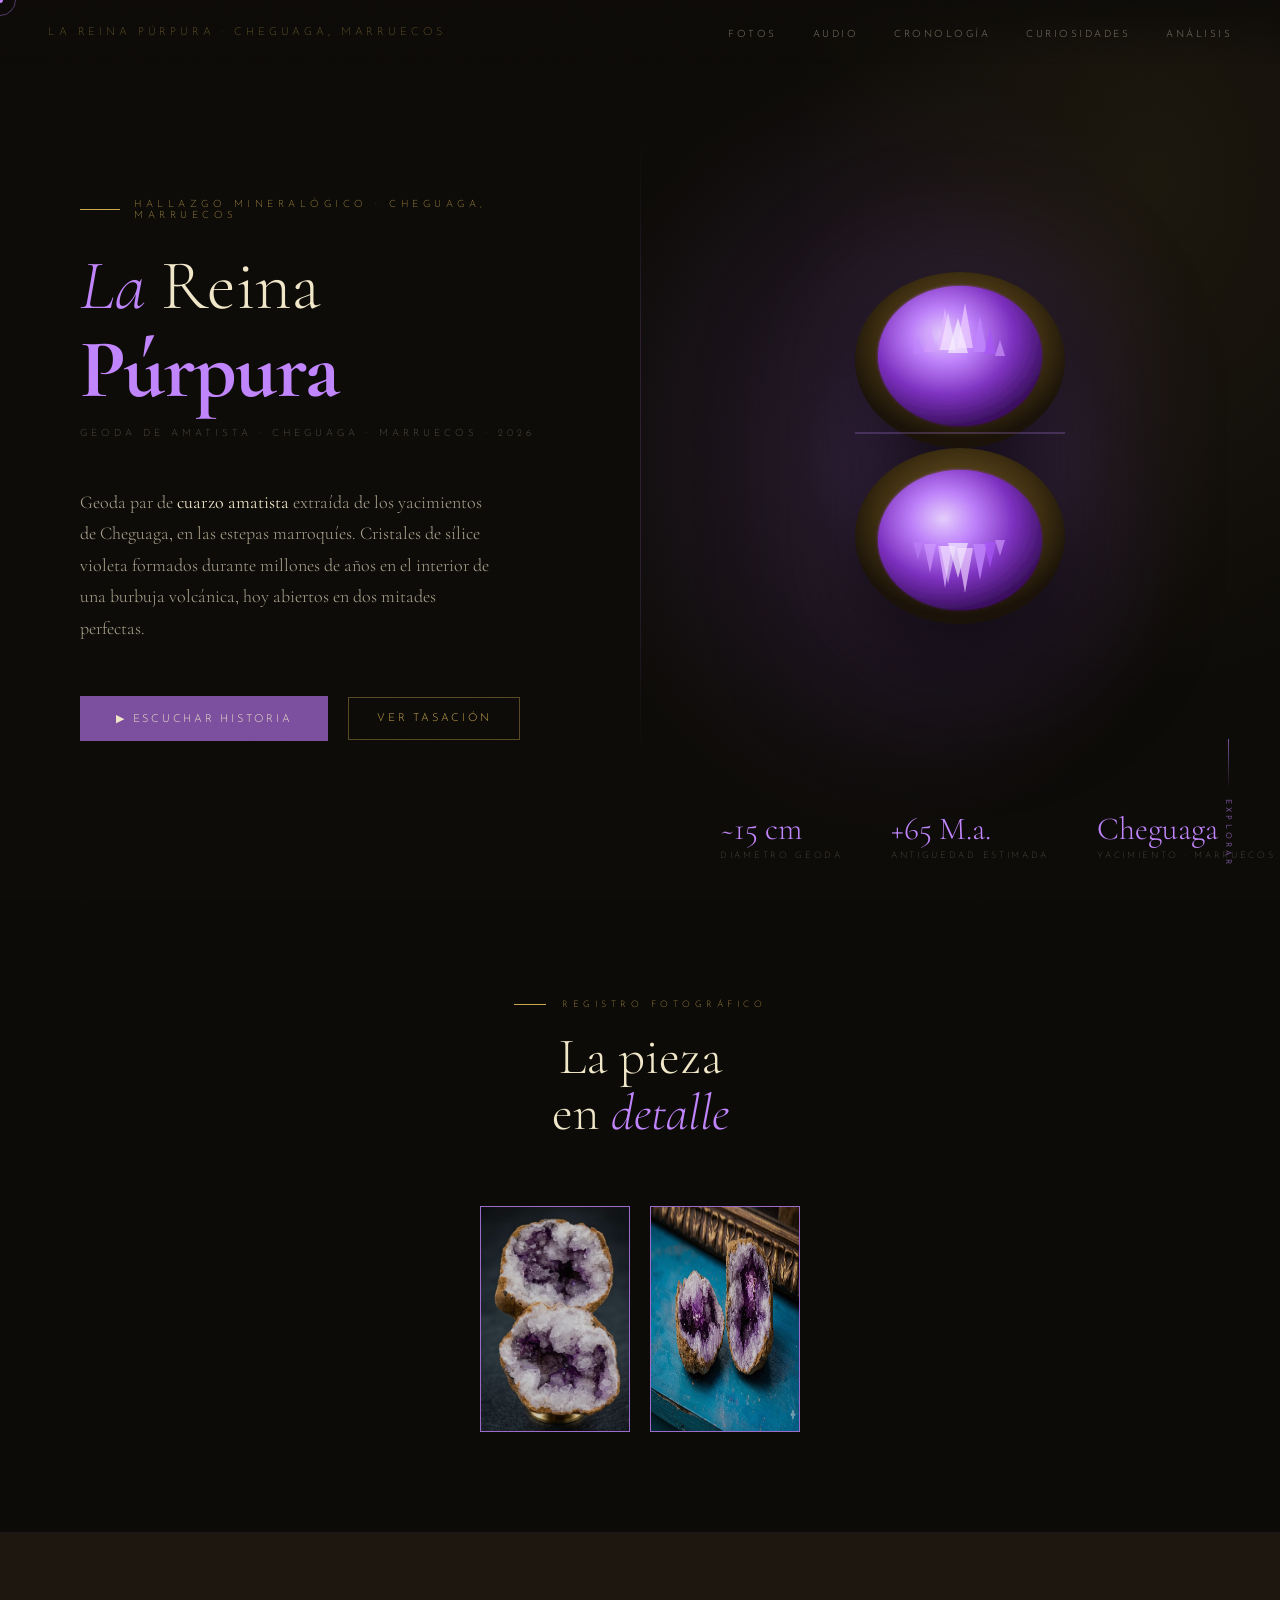
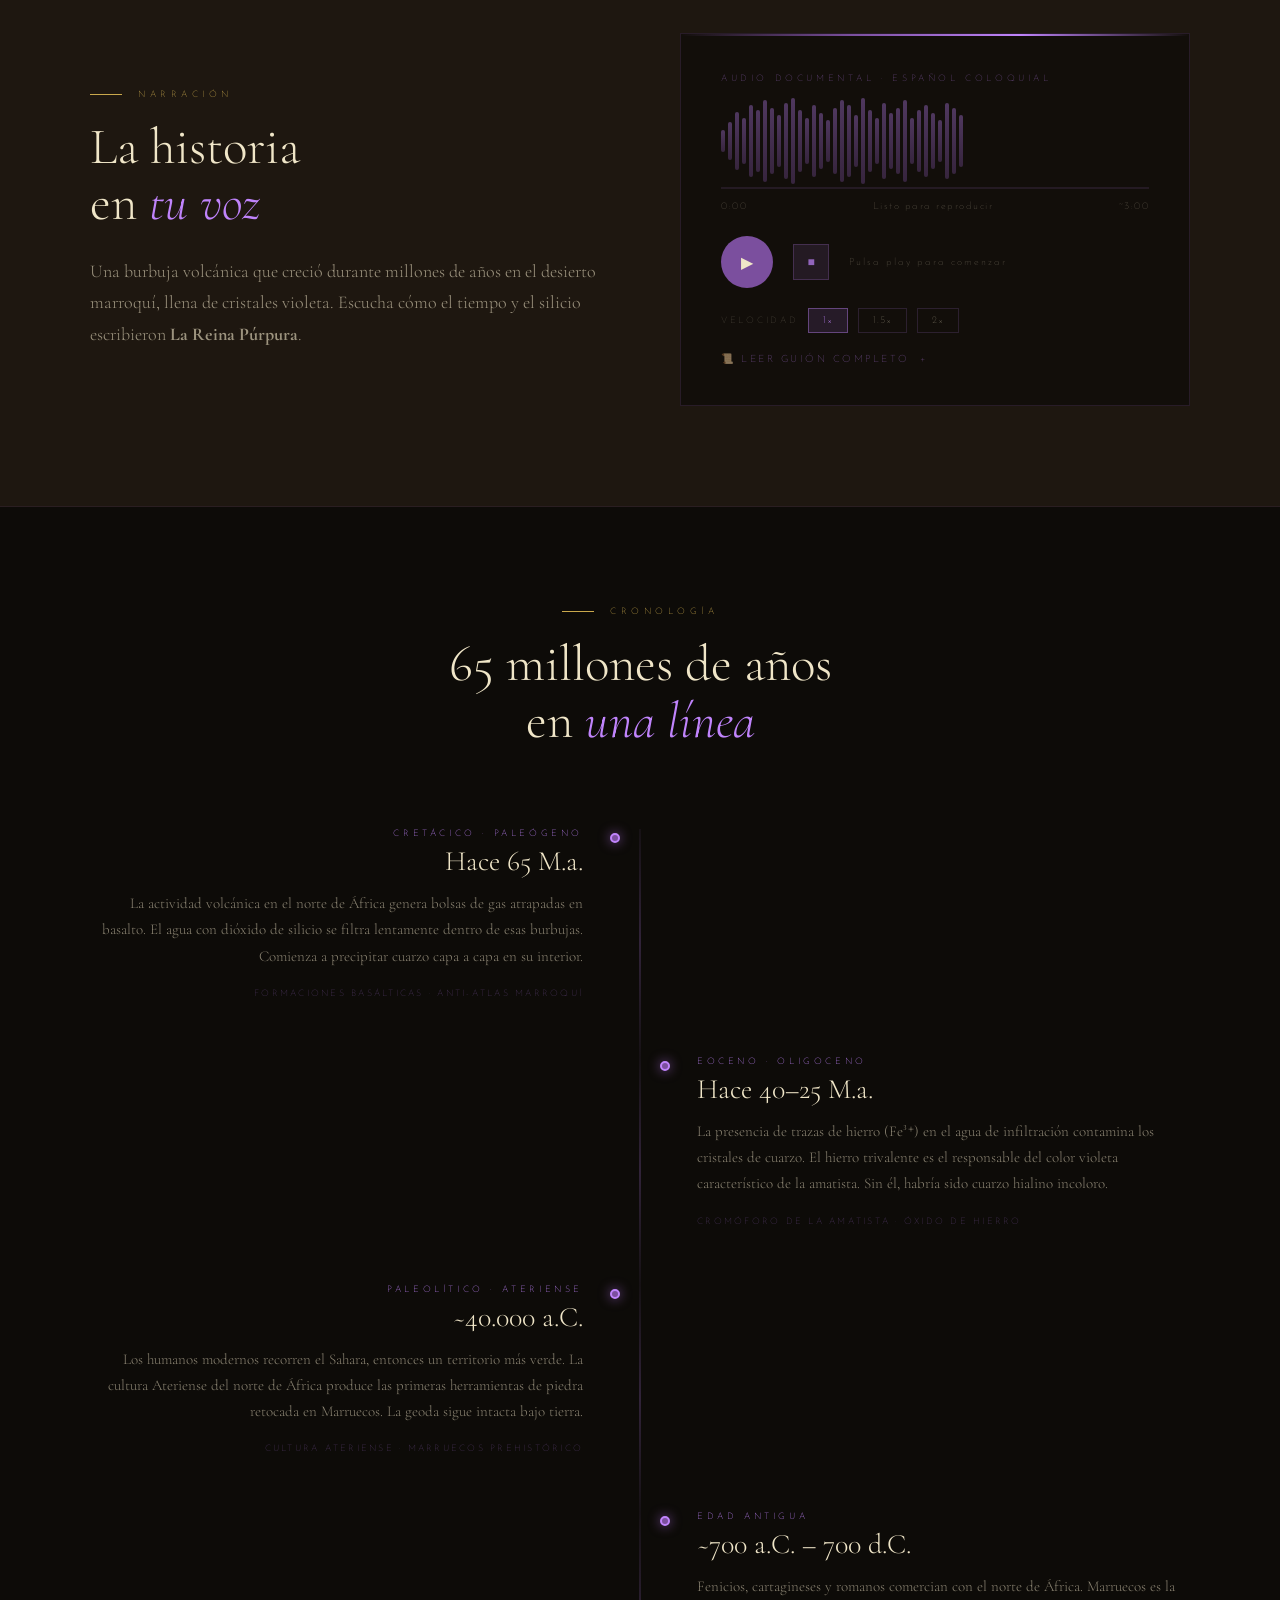
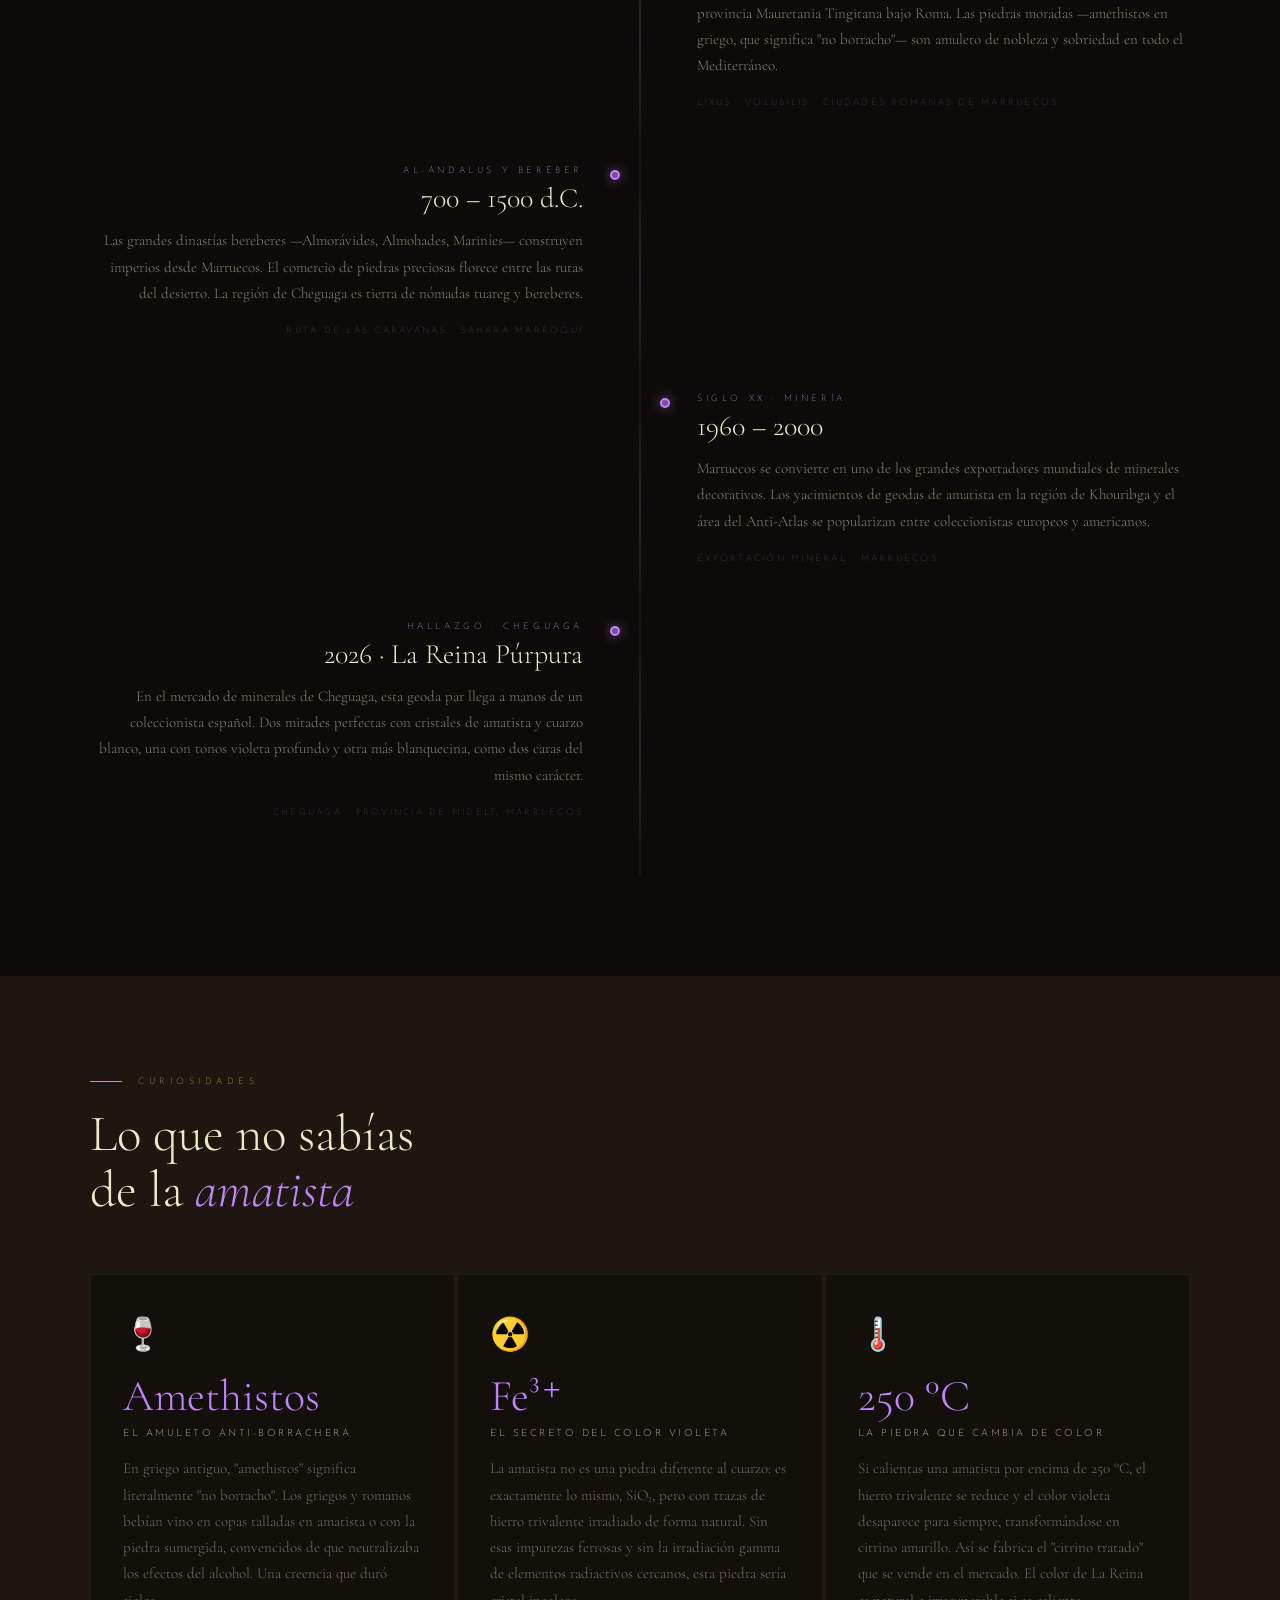
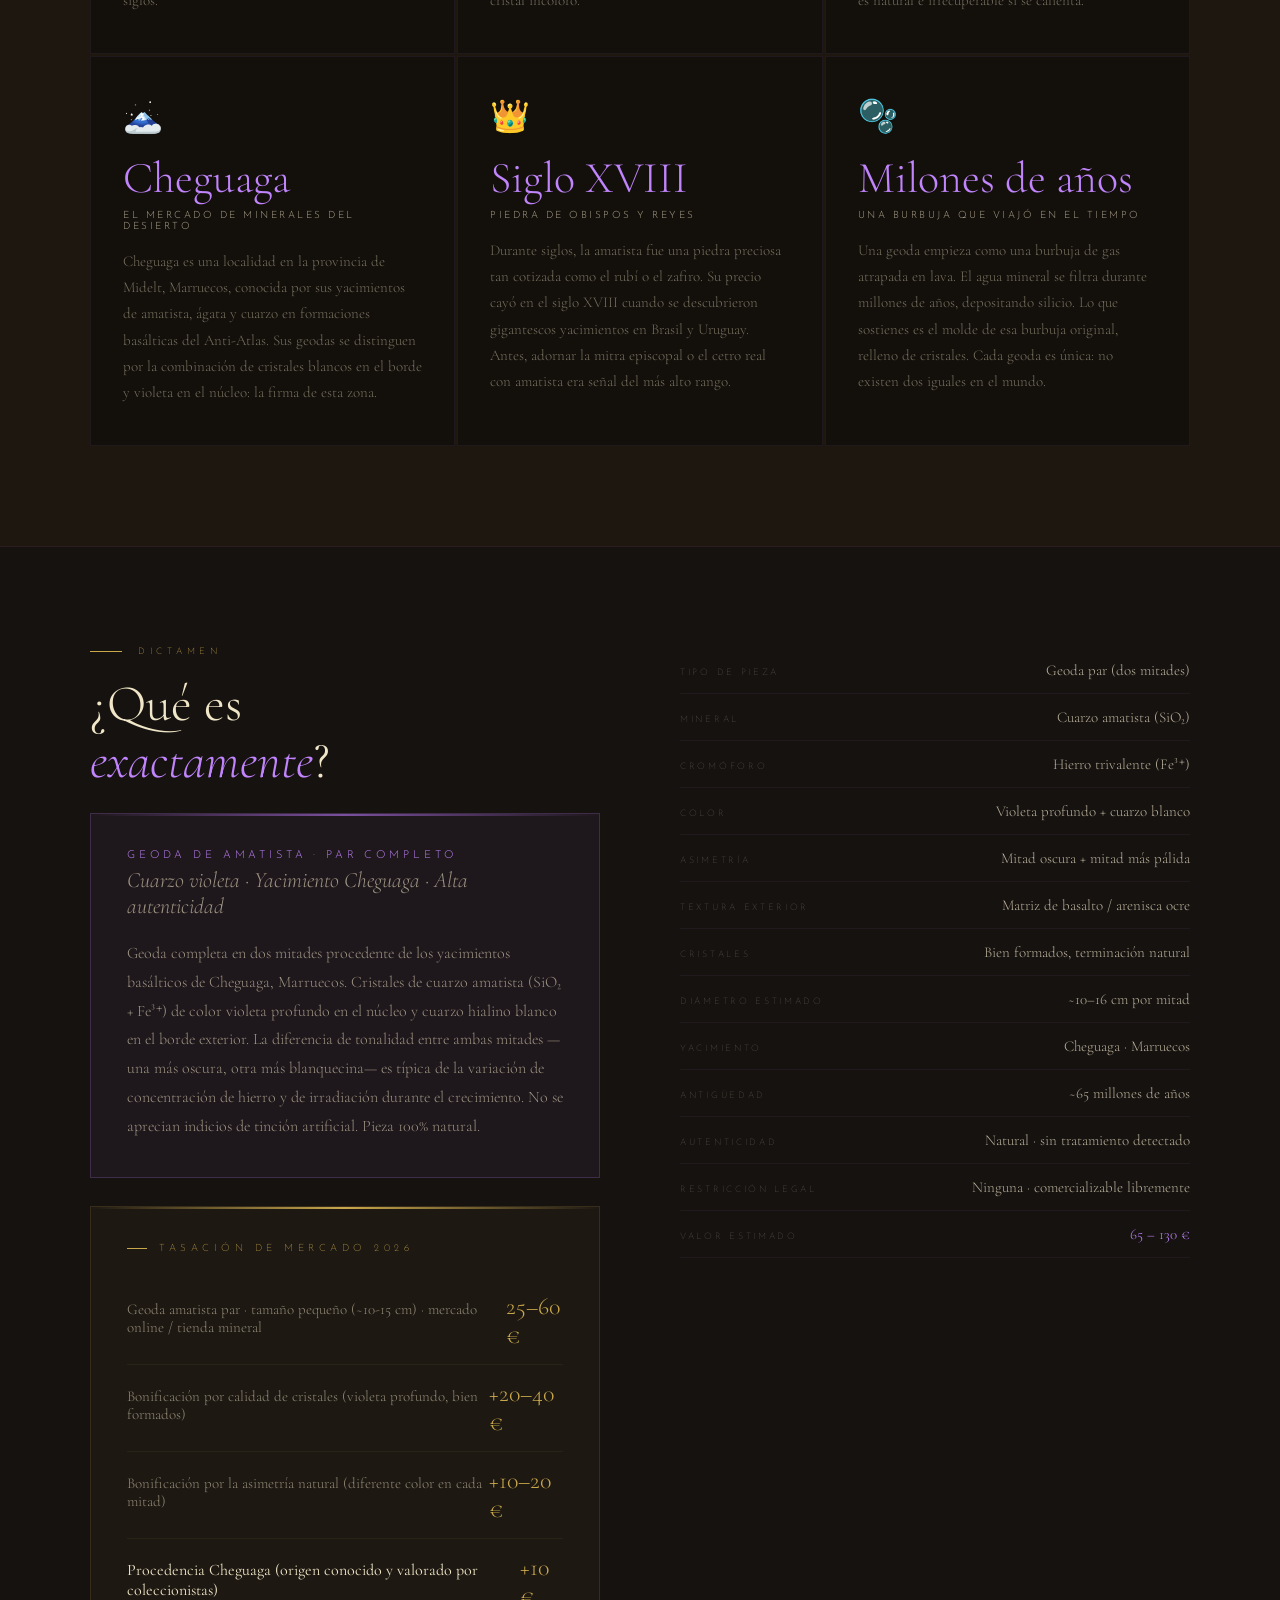
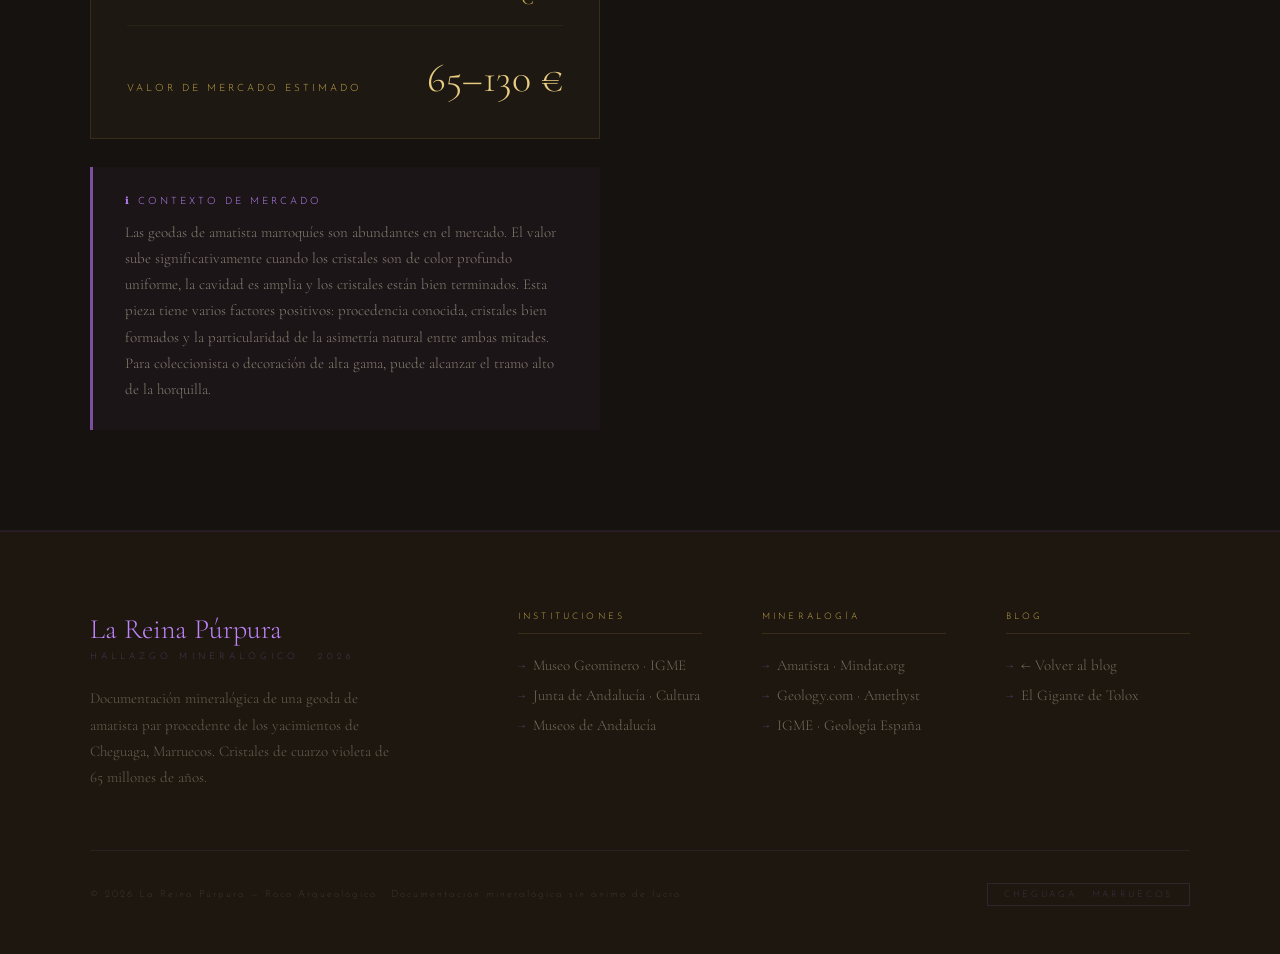
==== commit bc76af58: "Add actual images for La Reina Púrpura in blog post" ====
--- a/la-reina-purpura/index.html
+++ b/la-reina-purpura/index.html
@@ -378,7 +378,11 @@
       <div class="section-label" style="justify-content:center;">Registro fotográfico</div>
       <h2 class="section-heading" style="text-align:center;">La pieza<br>en <em>detalle</em></h2>
     </div>
-    <div class="photo-grid">
+    <div style="margin-top: 40px; display: flex; gap: 20px; justify-content: center;">
+        <img src="../assets/reina_purpura.jpg" alt="La Reina Púrpura 1" style="width: 150px; height: auto; border: 1px solid var(--amethyst-light); opacity: 0.8; transition: opacity 0.3s;">
+        <img src="../assets/reina_purpura_2.jpg" alt="La Reina Púrpura 2" style="width: 150px; height: auto; border: 1px solid var(--amethyst-light); opacity: 0.8; transition: opacity 0.3s;">
+    </div>
+    <div class="photo-grid" style="display:none;">
       <div class="photo-frame" id="frame1">
         <input type="file" class="photo-upload-input" accept="image/*" onchange="loadPhoto(this,'frame1','img1','rm1')">
         <img id="img1" class="photo-loaded" alt="Vista geoda completa">
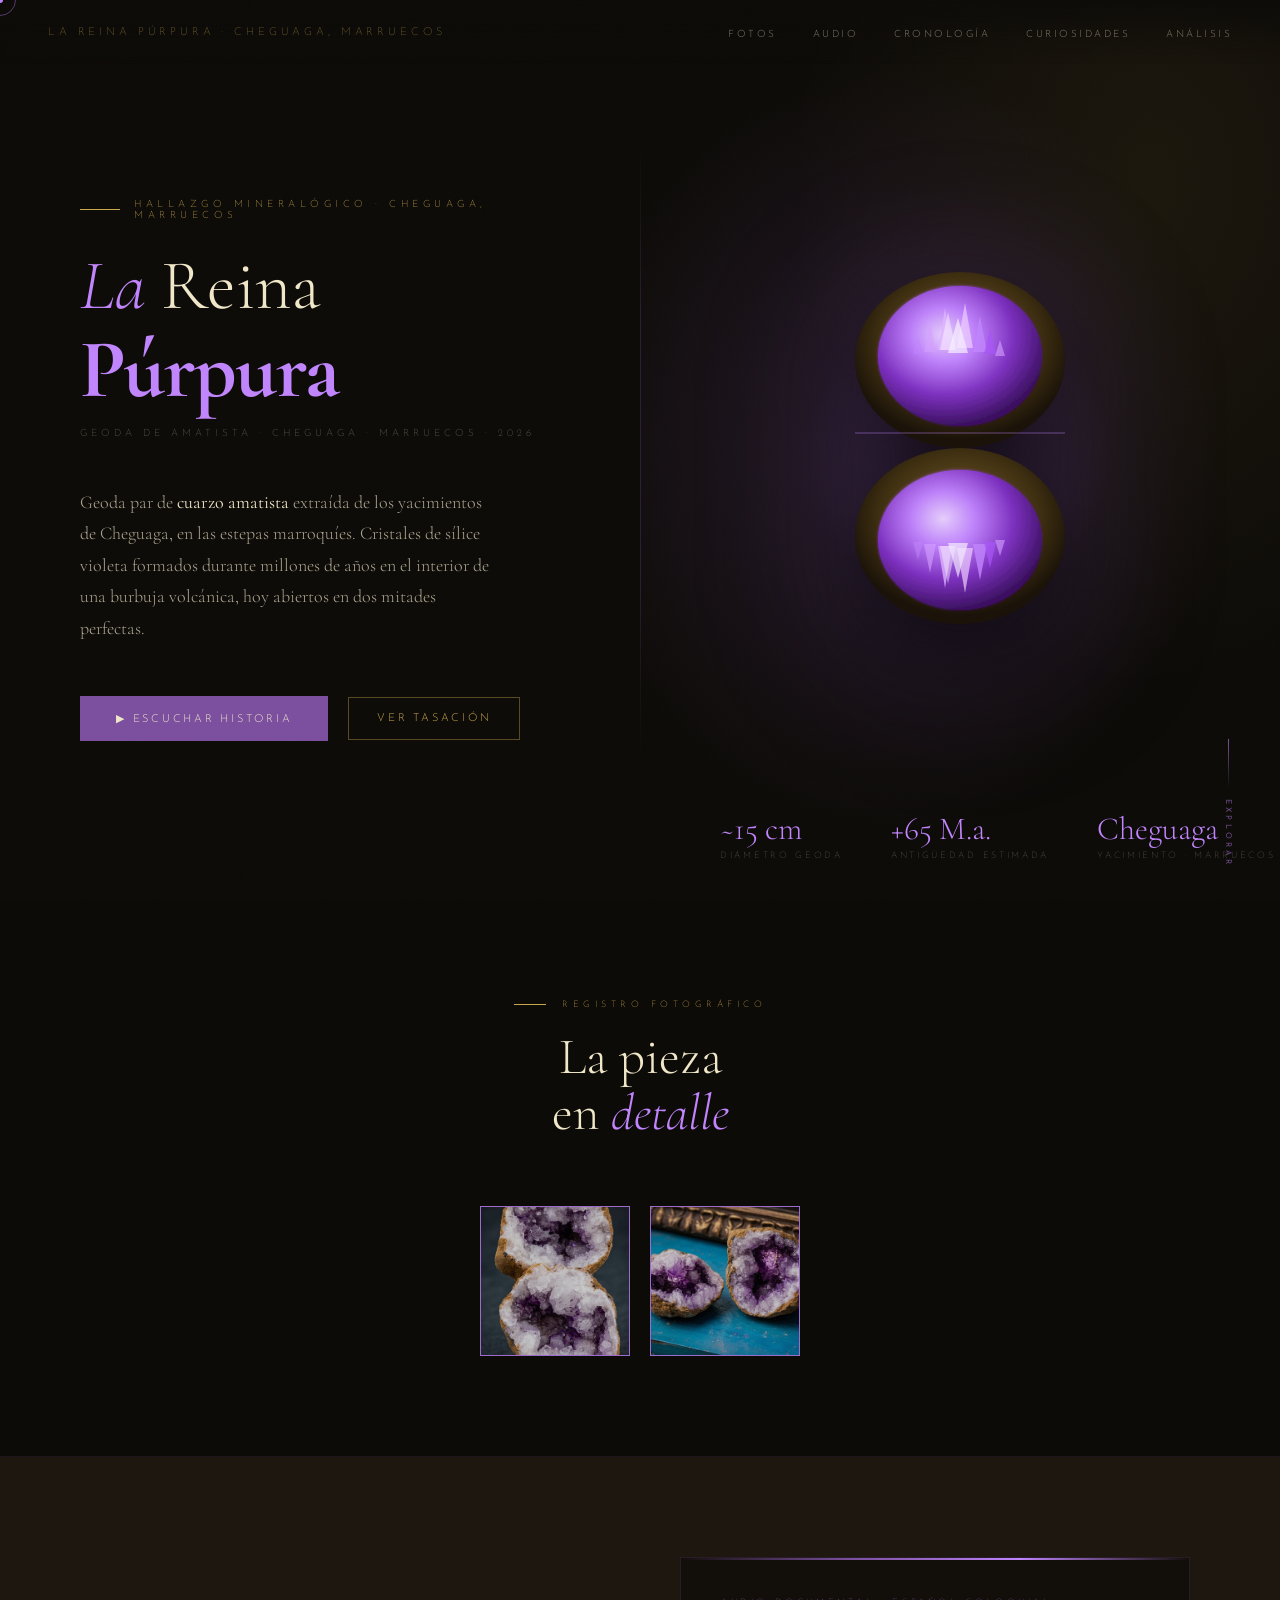
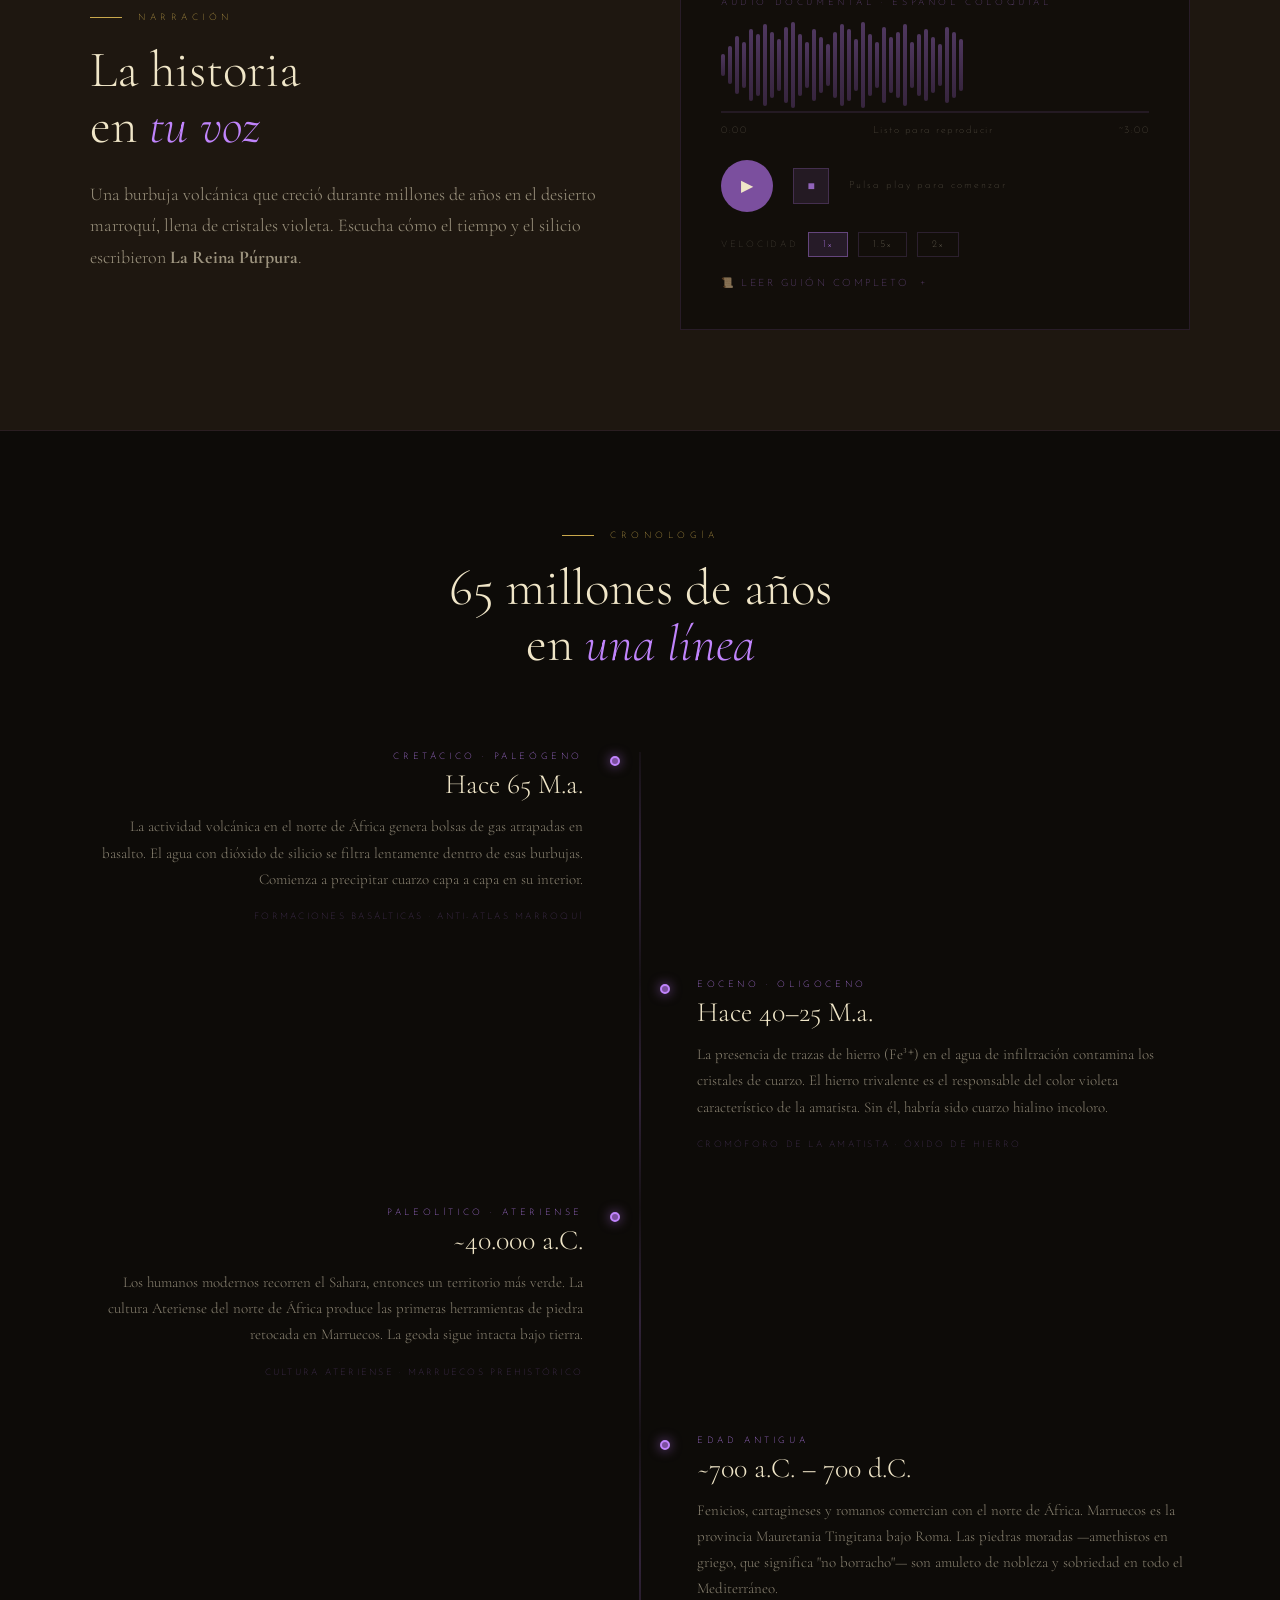
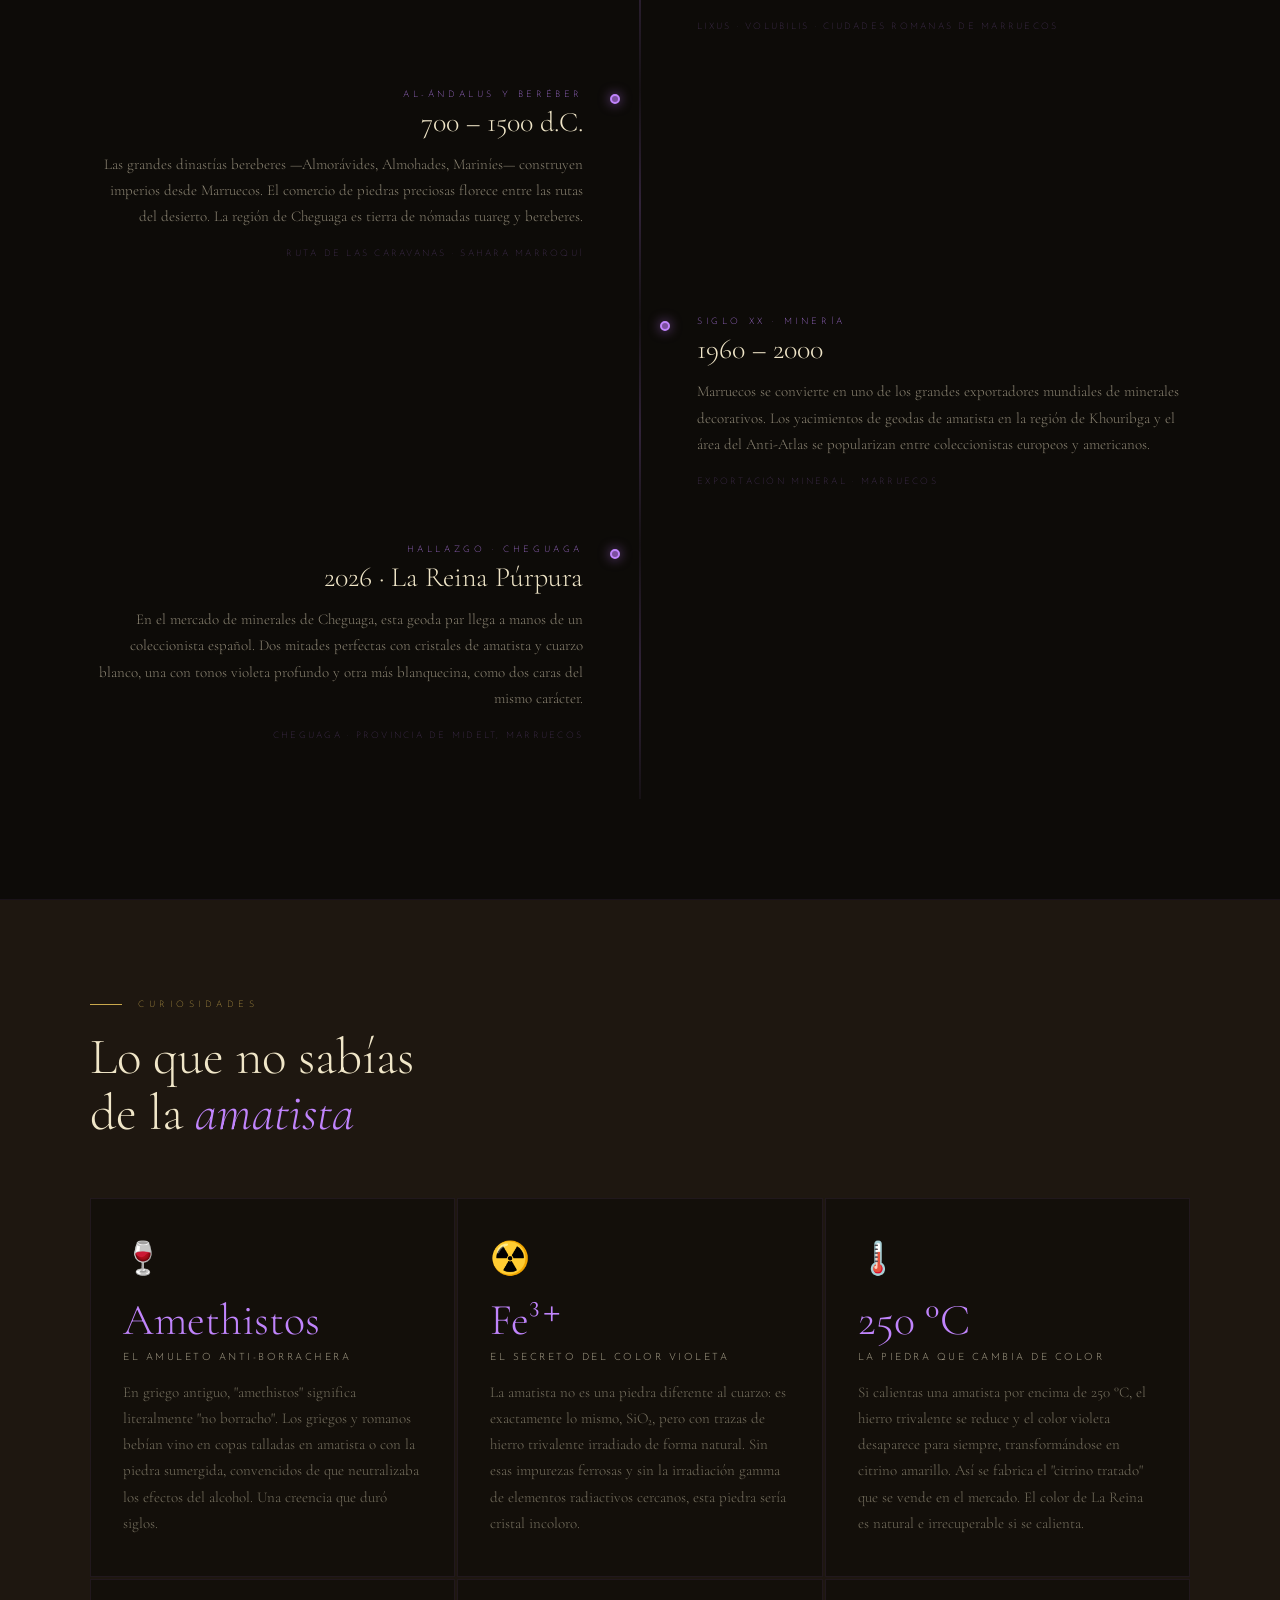
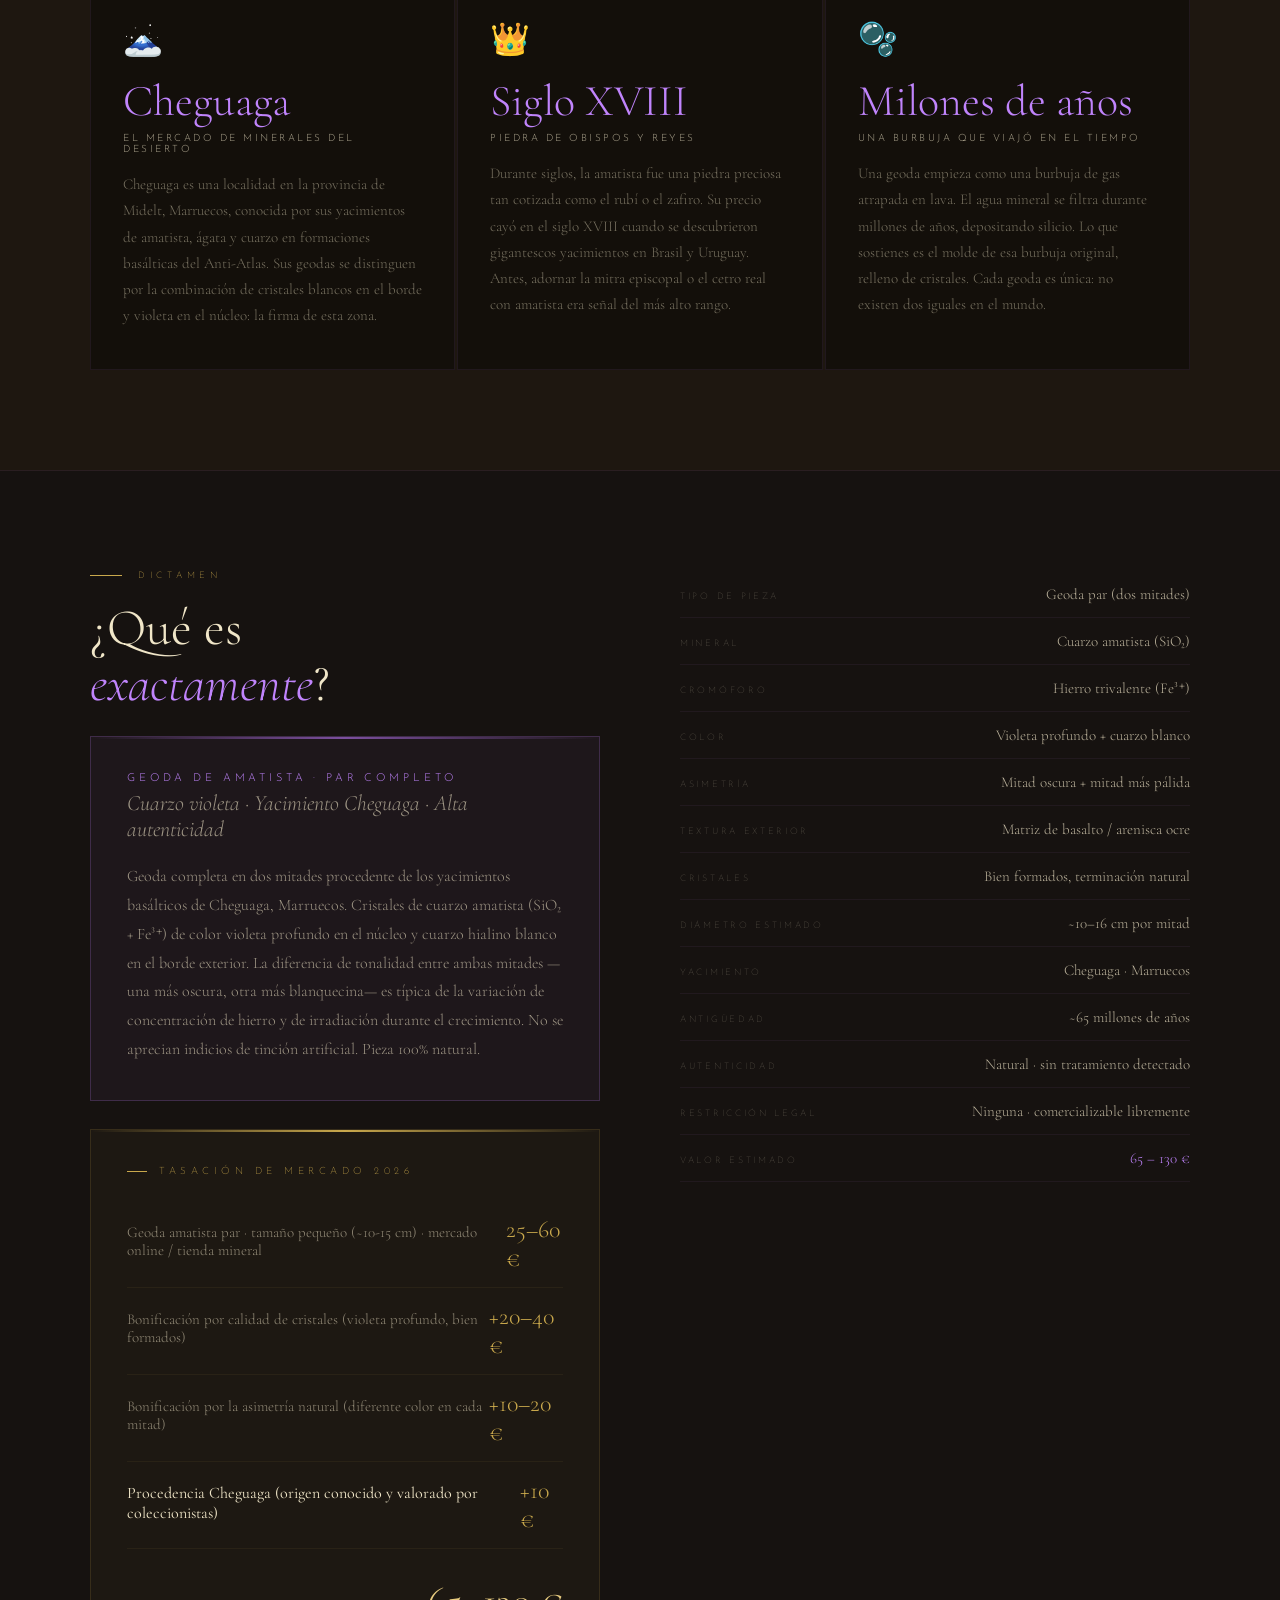
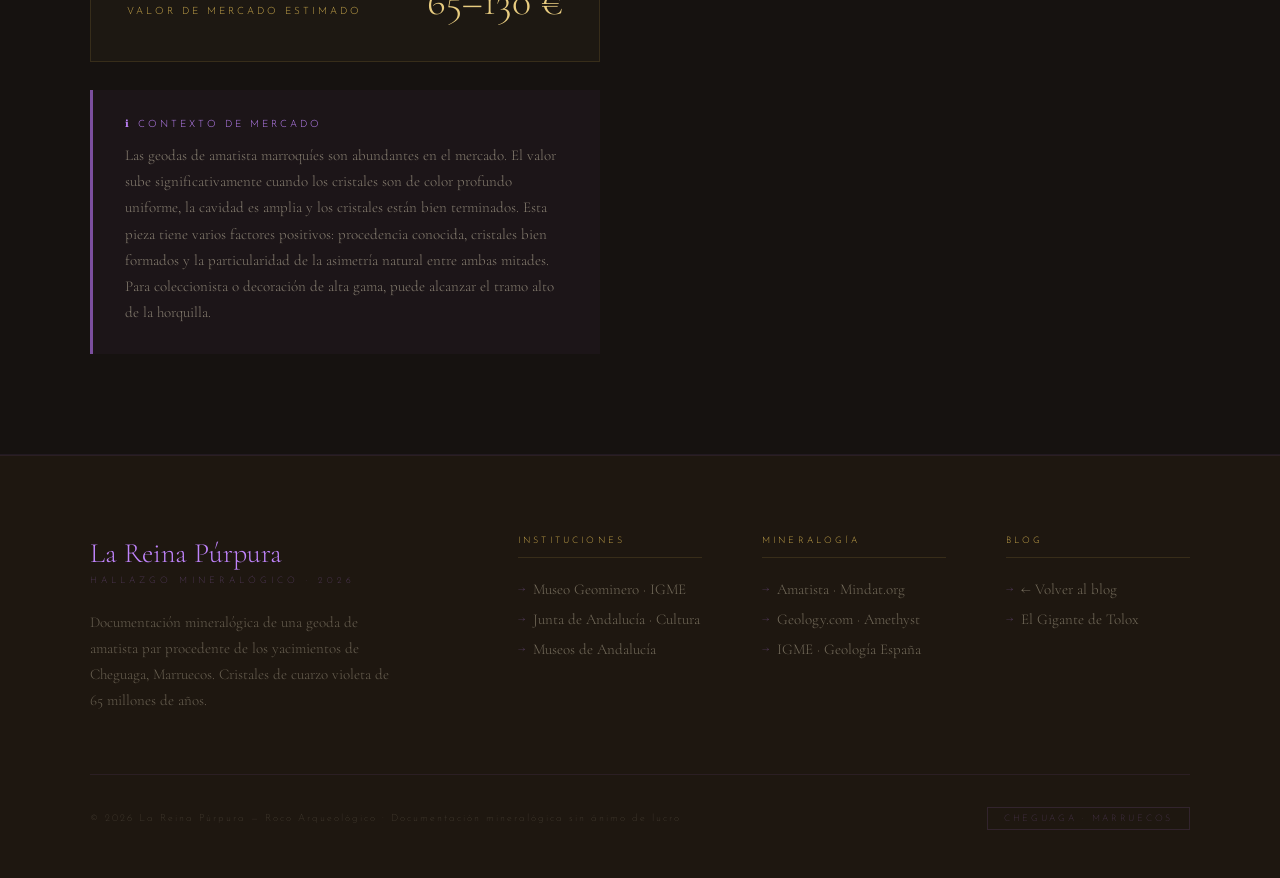
==== commit 8b551151: "Fix image aspect ratio to avoid deformation" ====
--- a/la-reina-purpura/index.html
+++ b/la-reina-purpura/index.html
@@ -379,8 +379,8 @@
       <h2 class="section-heading" style="text-align:center;">La pieza<br>en <em>detalle</em></h2>
     </div>
     <div style="margin-top: 40px; display: flex; gap: 20px; justify-content: center;">
-        <img src="../assets/reina_purpura.jpg" alt="La Reina Púrpura 1" style="width: 150px; height: auto; border: 1px solid var(--amethyst-light); opacity: 0.8; transition: opacity 0.3s;">
-        <img src="../assets/reina_purpura_2.jpg" alt="La Reina Púrpura 2" style="width: 150px; height: auto; border: 1px solid var(--amethyst-light); opacity: 0.8; transition: opacity 0.3s;">
+        <img src="../assets/reina_purpura.jpg" alt="La Reina Púrpura 1" style="width: 150px; height: 150px; object-fit: cover; border: 1px solid var(--amethyst-light); opacity: 0.8; transition: opacity 0.3s;">
+        <img src="../assets/reina_purpura_2.jpg" alt="La Reina Púrpura 2" style="width: 150px; height: 150px; object-fit: cover; border: 1px solid var(--amethyst-light); opacity: 0.8; transition: opacity 0.3s;">
     </div>
     <div class="photo-grid" style="display:none;">
       <div class="photo-frame" id="frame1">
